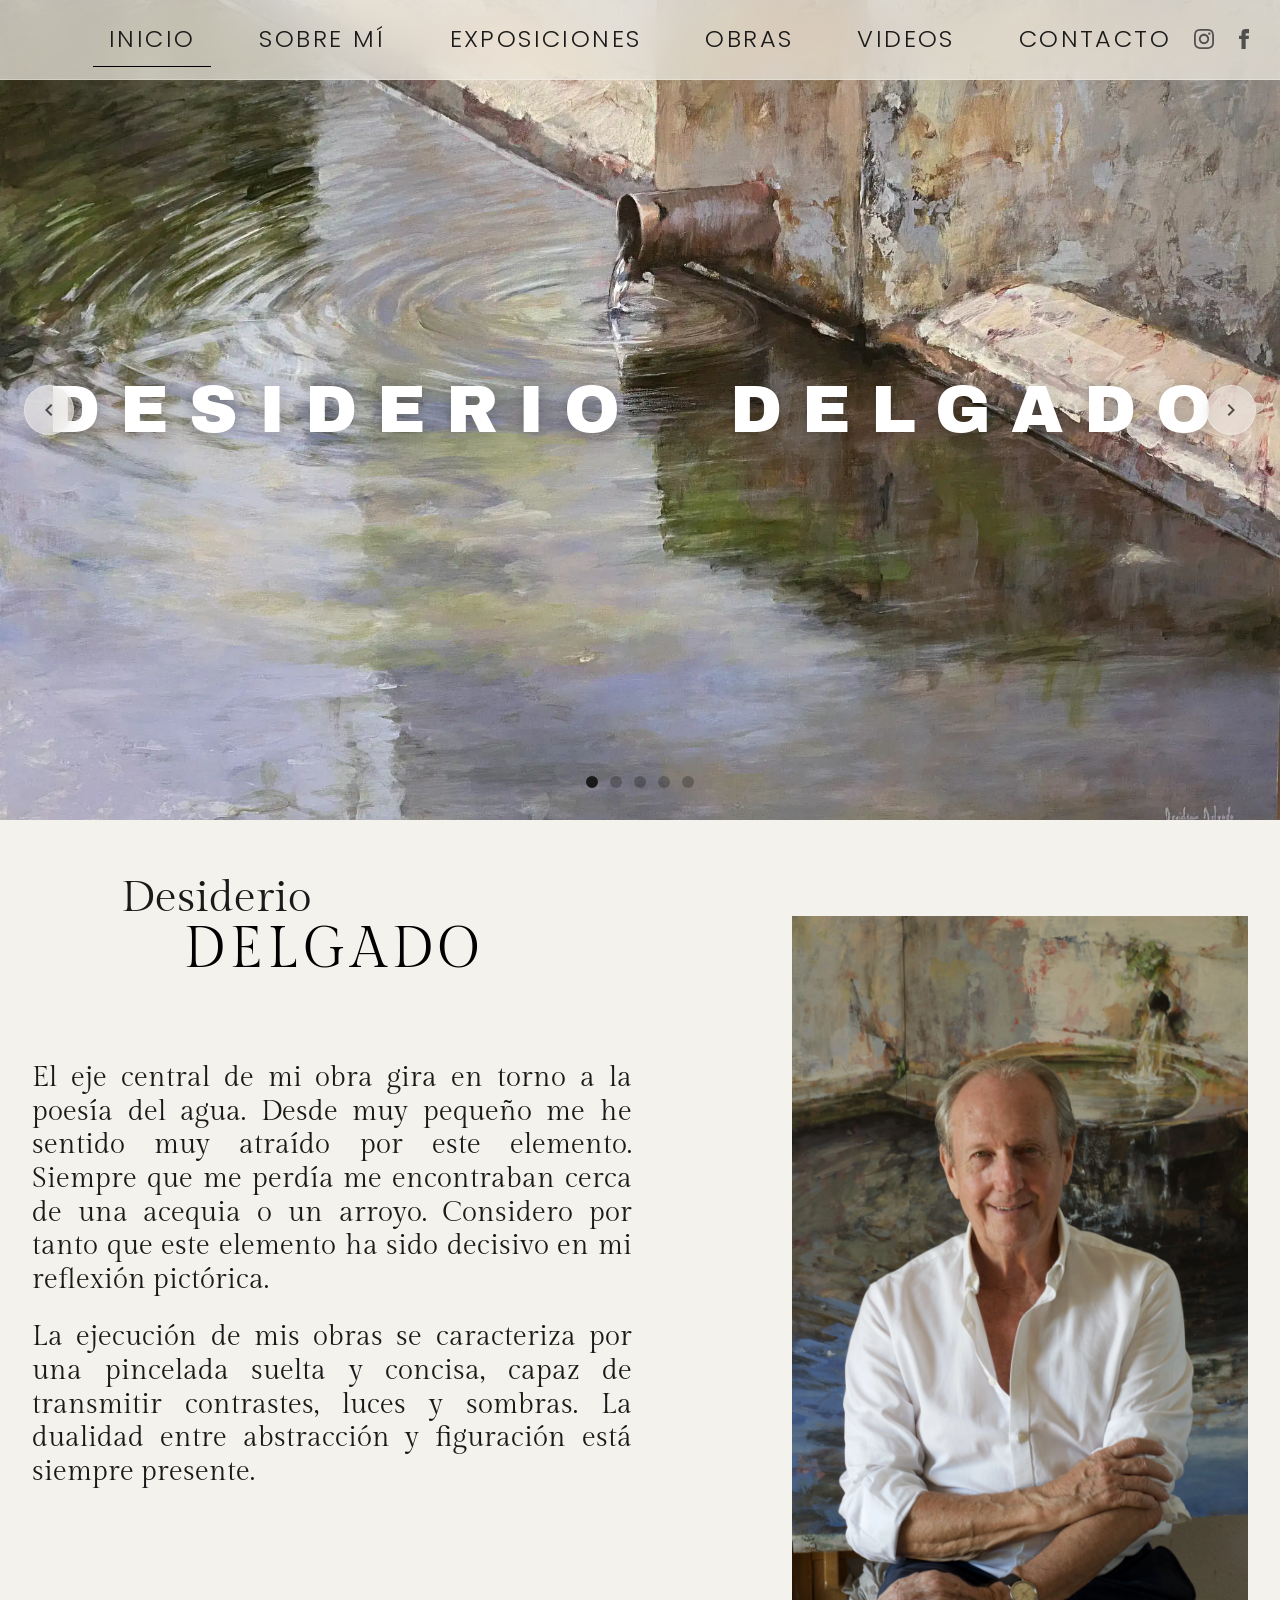
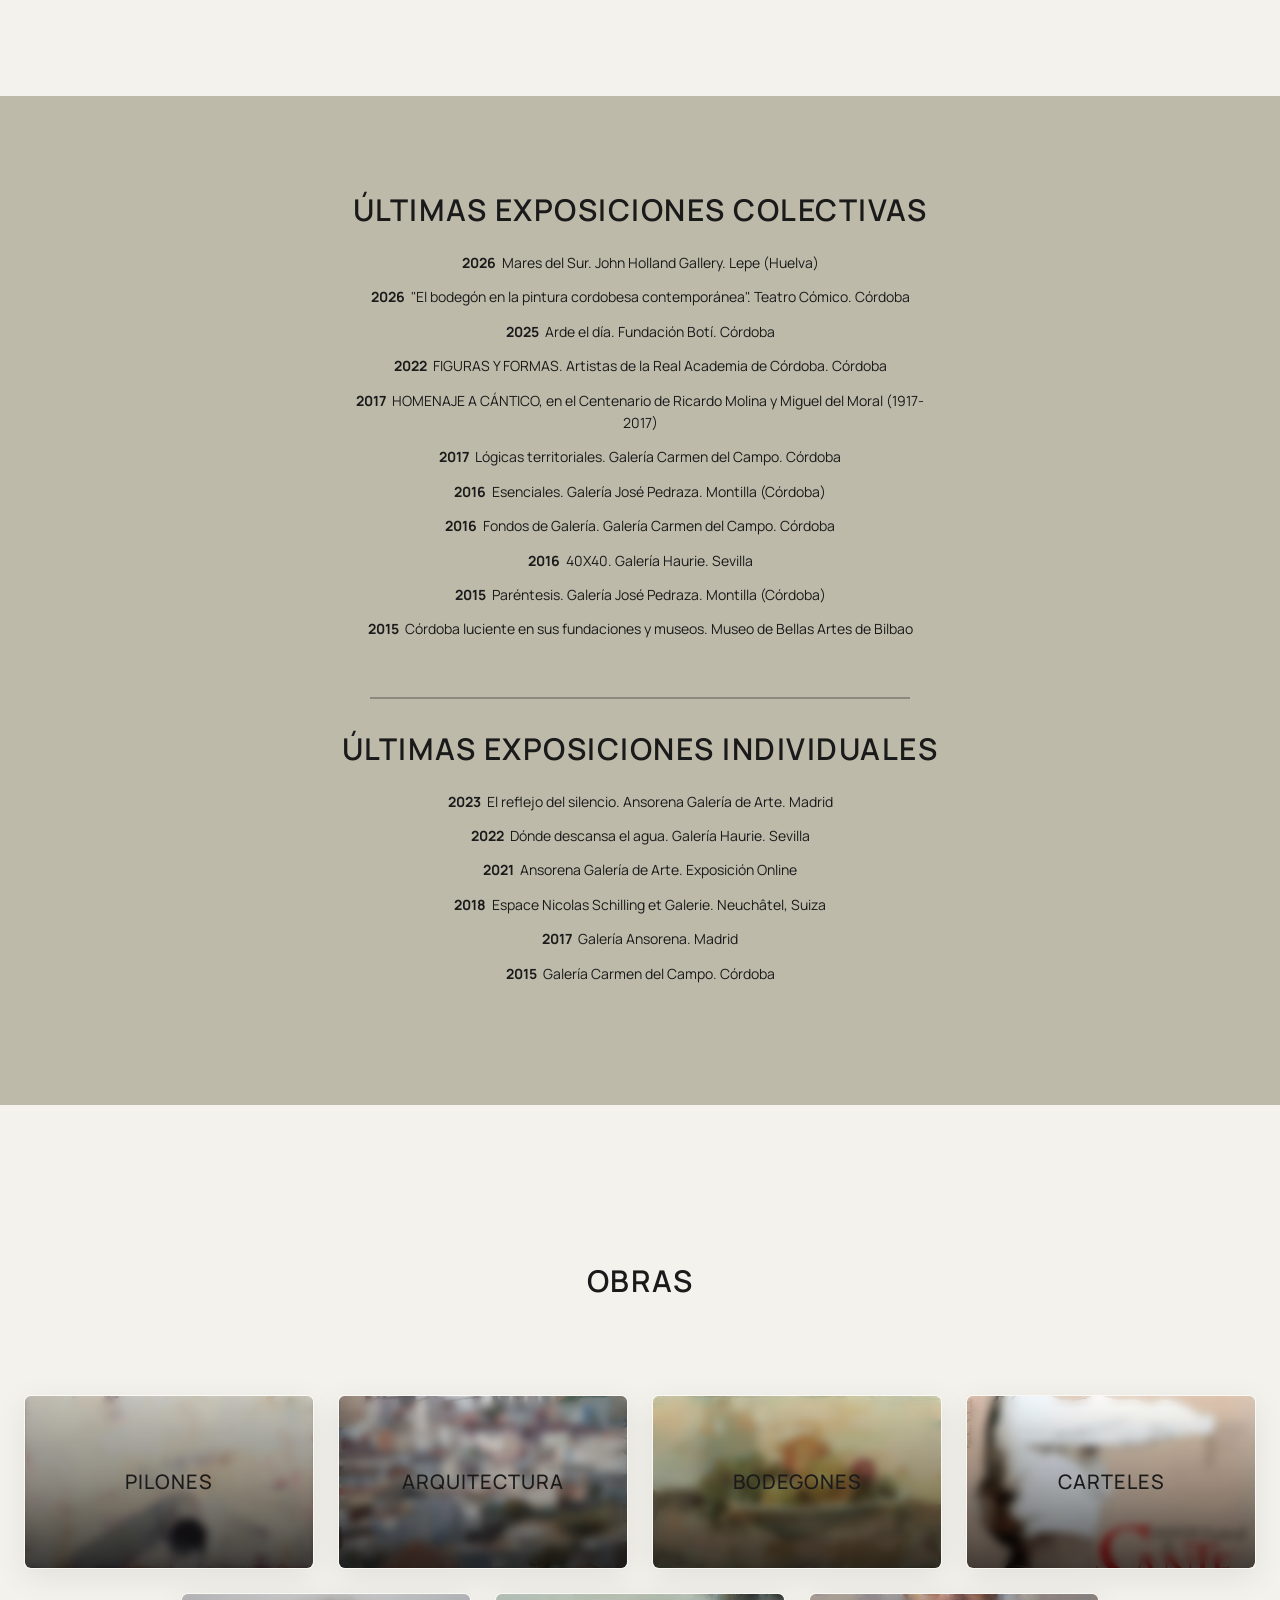
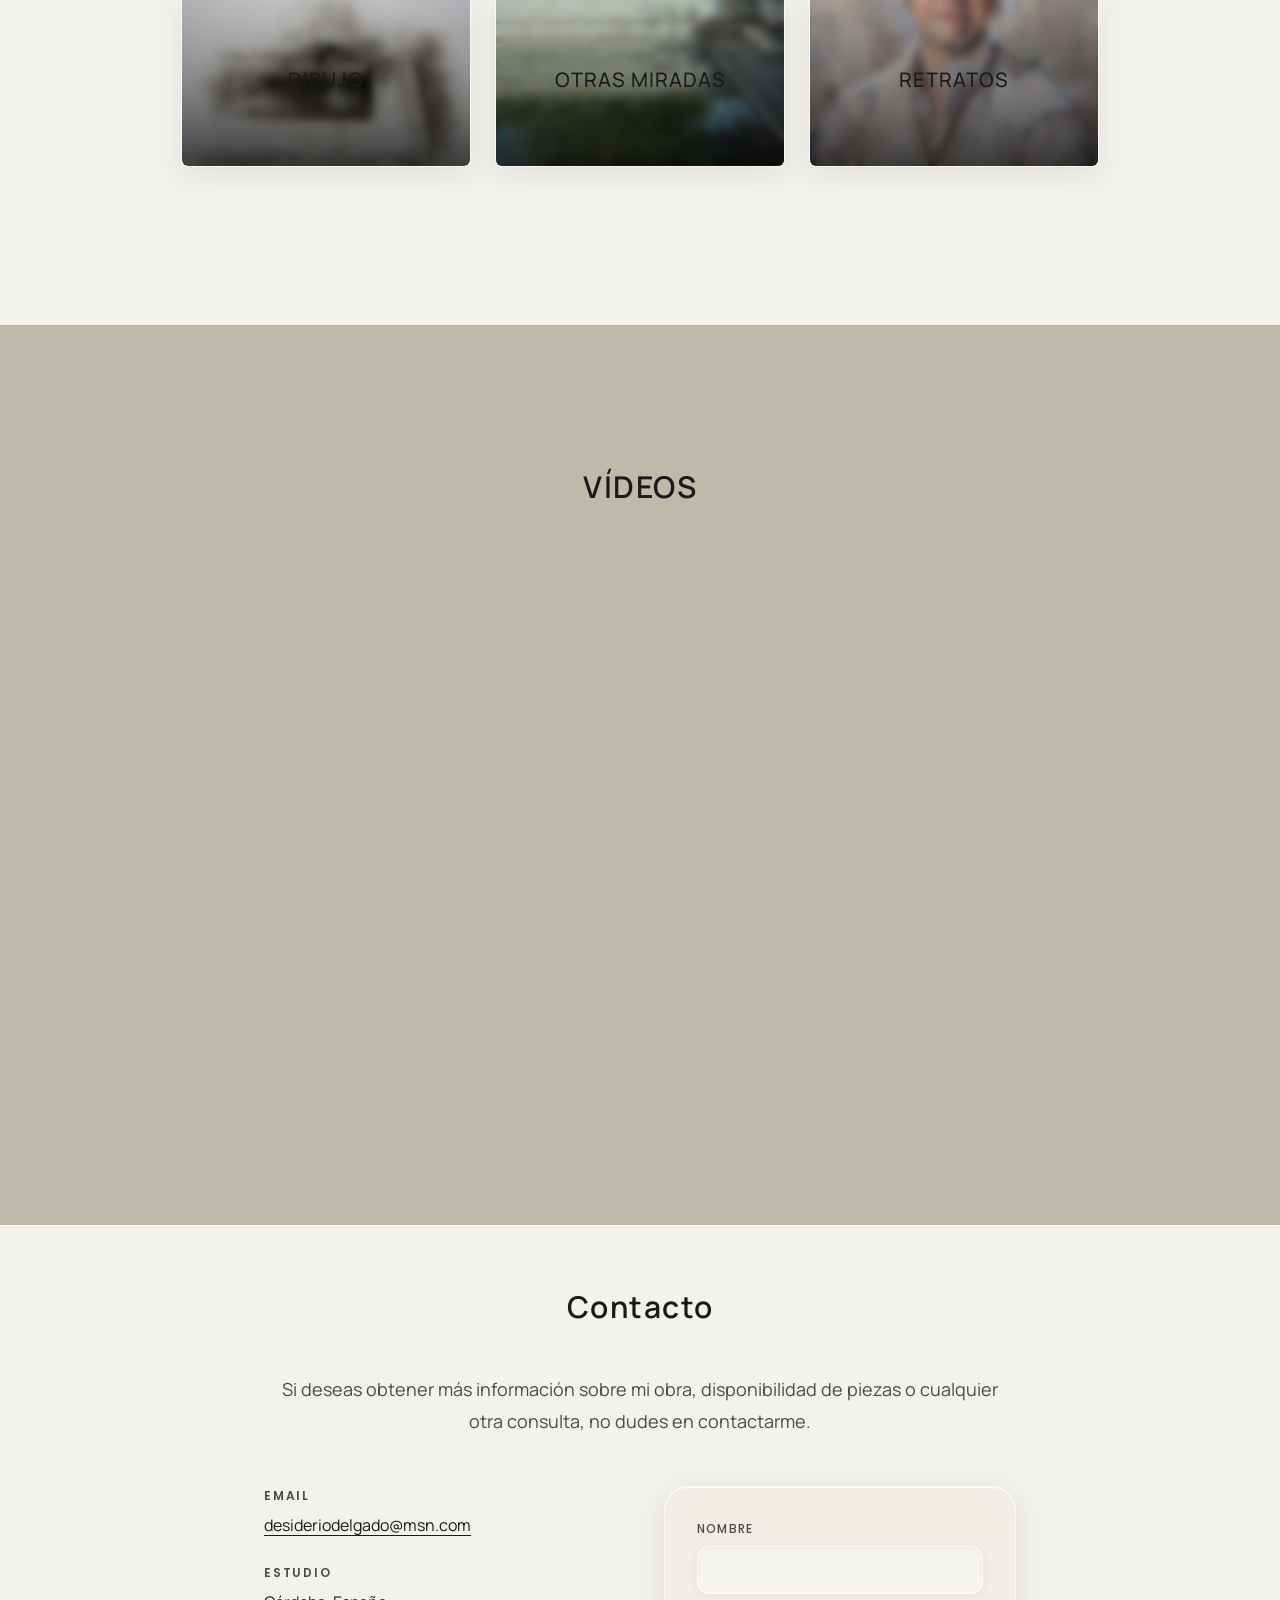
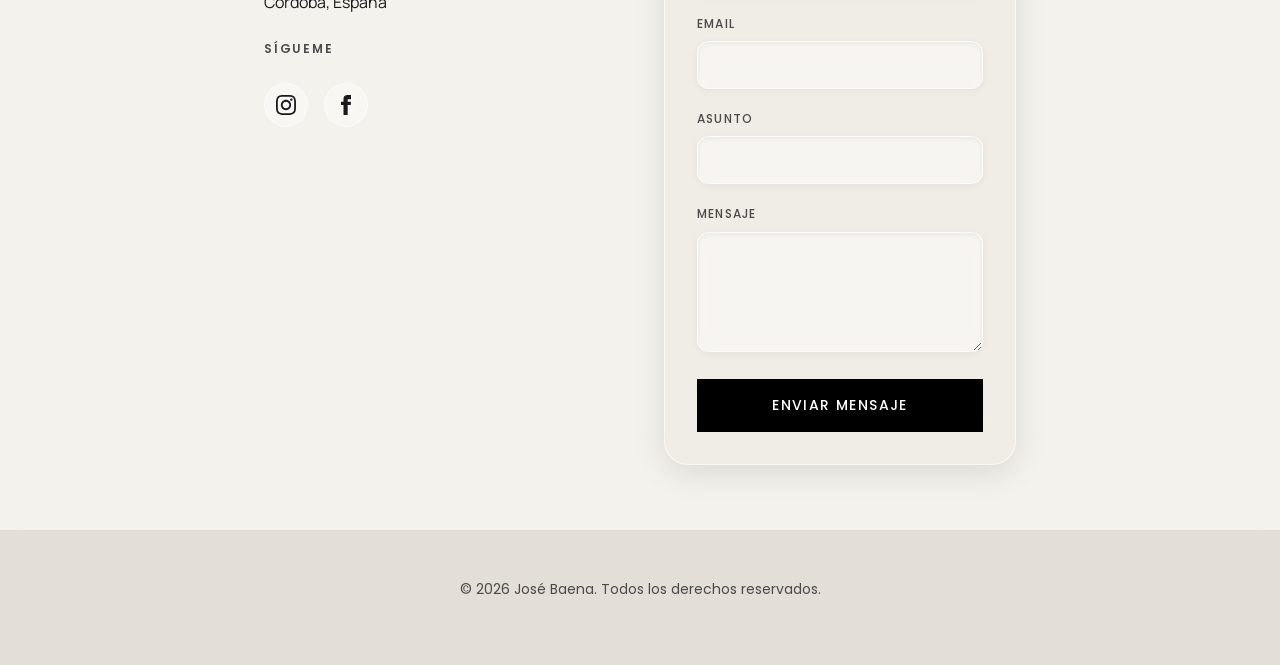
==== index.html @ 0d6aca81 "Títulos de categoría en mayúsculas" ====
<!DOCTYPE html>
<html lang="es">
<head>
    <meta charset="UTF-8">
    <meta name="viewport" content="width=device-width, initial-scale=1.0">
    <meta name="description" content="Desiderio Delgado - Artista plástico. Galería de obras, exposiciones y biografía.">
    <meta name="keywords" content="Desiderio Delgado, artista, pintura, arte, galería, obras">
    <meta name="author" content="Desiderio Delgado">
    <meta property="og:title" content="Desiderio Delgado - Artista">
    <meta property="og:description" content="Sitio web oficial del artista Desiderio Delgado">
    <title>Desiderio Delgado - Artista</title>
    <link rel="stylesheet" href="css/main.css">
    <link rel="stylesheet" href="css/home.css">
    <link rel="stylesheet" href="css/sobre-mi.css">
    <link rel="stylesheet" href="css/obras.css">
    <link rel="stylesheet" href="css/responsive.css">
    <style>
        /* Single Page Navigation Styles */
        html {
            scroll-behavior: smooth;
            scroll-padding-top: var(--header-height);
        }

        section {
            min-height: 100vh;
            padding-top: var(--header-height);
        }

        section#inicio {
            min-height: calc(100vh - var(--header-height));
            padding-top: 0;
        }

        /* Active nav link based on scroll position */
        .nav-link {
            position: relative;
        }

        .nav-link.active {
            opacity: 1;
        }

        .nav-link.active::after {
            width: 100%;
        }

        /* Categories Preview Grid - 4+3 layout centered */
        .categories-preview {
            display: flex;
            flex-direction: column;
            gap: var(--space-6);
            max-width: 2000px;
            margin: 0 auto;
        }

        .categories-row {
            display: flex;
            justify-content: center;
            gap: var(--space-6);
            width: 100%;
        }

        /* Category Cards Glass Effect */
        .category-card {
            position: relative;
            aspect-ratio: 5 / 3;
            overflow: hidden;
            cursor: pointer;
            background: rgba(245, 242, 237, 0.6);
            backdrop-filter: blur(12px);
            -webkit-backdrop-filter: blur(12px);
            border: 1px solid rgba(255, 255, 255, 0.5);
            box-shadow:
                0 8px 32px rgba(0, 0, 0, 0.08),
                inset 0 1px 0 rgba(255, 255, 255, 0.6);
            border-radius: 7px;
            width: calc(25% - var(--space-6) * 3 / 4);
        }

        .category-card:hover {
            transform: translateY(-8px);
            box-shadow:
                0 12px 40px rgba(0, 0, 0, 0.15),
                inset 0 1px 0 rgba(255, 255, 255, 0.6);
        }

        .category-card img {
            width: 100%;
            height: 100%;
            object-fit: cover;
            transition: transform var(--transition-slow);
        }

        .category-card:hover img {
            transform: scale(1.05);
        }

        .category-card-overlay {
            position: absolute;
            top: 0;
            left: 0;
            right: 0;
            bottom: 0;
            display: flex;
            align-items: center;
            justify-content: center;
            background: rgba(255, 255, 255, 0.45);
            backdrop-filter: blur(2px);
            -webkit-backdrop-filter: blur(2px);
            transition: background var(--transition-normal);
        }

        .category-card:hover .category-card-overlay {
            background: rgba(255, 255, 255, 0.55);
        }

        .category-card-title {
            font-family: 'Manrope', sans-serif;
            font-weight: 500;
            font-size: var(--text-xl);
            color: #1a1a1a;
            letter-spacing: 0.05em;
            text-align: center;
            text-transform: uppercase;
            margin: 0;
        }

        /* Back Button */
        .back-to-categories {
            display: none;
            align-items: center;
            gap: var(--space-2);
            font-family: var(--font-menu);
            font-size: var(--text-sm);
            text-transform: uppercase;
            letter-spacing: 0.1em;
            margin-bottom: var(--space-6);
            cursor: pointer;
            background: none;
            border: none;
            color: var(--color-text);
            padding: var(--space-2) 0;
        }

        .back-to-categories.visible {
            display: inline-flex;
        }

        .back-to-categories svg {
            width: 20px;
            height: 20px;
        }

        @media (max-width: 1024px) {
            .categories-preview {
                gap: var(--space-4);
            }

            .categories-row {
                flex-wrap: wrap;
                gap: var(--space-4);
            }

            .categories-row .category-card {
                width: calc(50% - var(--space-4) / 2);
            }
        }

        @media (max-width: 768px) {
            .categories-preview {
                gap: var(--space-3);
            }

            .categories-row {
                flex-direction: column;
                align-items: center;
            }

            .categories-row .category-card {
                width: 100%;
                max-width: 470px;
            }

            .category-card-title {
                font-size: var(--text-lg);
            }
        }

        /* Initial state - show categories, hide gallery */
        #galleryGrid {
            display: none;
            flex-wrap: wrap;
            justify-content: center;
        }

        #categoriesPreview {
            display: flex;
        }

    /* SECCIÓN VIDEOS */
    #videos {
        background-color: #BDBAAA;
        min-height: 100vh;
        padding-top: var(--header-height);
    }

    .videos-container {
        max-width: var(--max-width);
        margin: 0 auto;
        padding: var(--space-16) var(--space-6);
    }

    .videos-title {
        font-family: 'Manrope', sans-serif;
        font-size: var(--text-3xl);
        font-weight: 600;
        text-align: center;
        margin-bottom: var(--space-12);
        letter-spacing: 0.05em;
    }

    /* SECCIÓN CONTACTO */
    .contact-page {
        background-color: #F4F2EC;
        padding: var(--space-16) 0;
    }

    .contact-title {
        font-family: 'Manrope', sans-serif;
        font-size: var(--text-3xl);
        font-weight: 600;
        text-align: center;
        margin-bottom: var(--space-12);
        letter-spacing: 0.05em;
    }

        .contact-container {
            max-width: 800px;
            margin: 0 auto;
            padding: 0 var(--space-6);
        }

        .contact-title {
            font-family: var(--font-elegant);
            font-size: var(--text-4xl);
            text-align: center;
            margin-bottom: var(--space-8);
            letter-spacing: 0.05em;
        }

        .contact-intro {
            font-family: var(--font-body);
            font-size: var(--text-lg);
            text-align: center;
            color: var(--color-text-secondary);
            margin-bottom: var(--space-12);
            line-height: 1.8;
        }

        .contact-grid {
            display: grid;
            grid-template-columns: 1fr 1fr;
            gap: var(--space-12);
        }

        .contact-info {
            display: flex;
            flex-direction: column;
            gap: var(--space-6);
        }

        .contact-item {
            display: flex;
            flex-direction: column;
            gap: var(--space-2);
        }

        .contact-label {
            font-family: var(--font-menu);
            font-size: var(--text-xs);
            font-weight: 600;
            text-transform: uppercase;
            letter-spacing: 0.15em;
            color: var(--color-text-secondary);
        }

        .contact-value {
            font-family: var(--font-body);
            font-size: var(--text-base);
            color: var(--color-text);
        }

        .contact-value a {
            text-decoration: underline;
            text-underline-offset: 4px;
        }

        .contact-social {
            display: flex;
            gap: var(--space-4);
            margin-top: var(--space-4);
        }

        .contact-social-link {
            width: 44px;
            height: 44px;
            display: flex;
            align-items: center;
            justify-content: center;
            background-color: var(--color-bg-menu);
            border-radius: 50%;
            transition: all var(--transition-base);
        }

        .contact-social-link:hover {
            background-color: var(--color-accent);
            color: var(--color-white);
            opacity: 1;
        }

        .contact-social-link svg {
            width: 20px;
            height: 20px;
            fill: currentColor;
        }

        .contact-form-wrapper {
            background-color: var(--color-bg-menu);
            padding: var(--space-8);
            border-radius: 4px;
        }

        .form-group {
            margin-bottom: var(--space-5);
        }

        .form-label {
            display: block;
            font-family: var(--font-menu);
            font-size: var(--text-xs);
            font-weight: 500;
            text-transform: uppercase;
            letter-spacing: 0.1em;
            margin-bottom: var(--space-2);
            color: var(--color-text-secondary);
        }

        .form-input,
        .form-textarea {
            width: 100%;
            padding: var(--space-3) var(--space-4);
            font-family: var(--font-body);
            font-size: var(--text-base);
            color: var(--color-text);
            background-color: var(--color-white);
            border: 1px solid var(--color-border);
            border-radius: 2px;
            transition: border-color var(--transition-fast);
        }

        .form-input:focus,
        .form-textarea:focus {
            outline: none;
            border-color: var(--color-text);
        }

        .form-textarea {
            min-height: 120px;
            resize: vertical;
        }

        .form-submit {
            width: 100%;
            padding: var(--space-4);
            font-family: var(--font-menu);
            font-size: var(--text-sm);
            font-weight: 500;
            text-transform: uppercase;
            letter-spacing: 0.1em;
            color: var(--color-white);
            background-color: var(--color-accent);
            border: none;
            cursor: pointer;
            transition: opacity var(--transition-fast);
        }

        .form-submit:hover {
            opacity: 0.8;
        }

        @media (max-width: 768px) {
            .contact-grid {
                grid-template-columns: 1fr;
                gap: var(--space-10);
            }

            .contact-title {
                font-size: var(--text-3xl);
            }

            .contact-form-wrapper {
                padding: var(--space-6);
            }
        }

        /* ========================================
           GLASSMORPHISM EFFECTS - Crystal Details
           ======================================== */

        /* Header Glass Effect */
        .header {
            background: rgba(235, 232, 224, 0.75);
            backdrop-filter: blur(20px) saturate(180%);
            -webkit-backdrop-filter: blur(20px) saturate(180%);
            border-bottom: 1px solid rgba(255, 255, 255, 0.3);
            box-shadow: 0 4px 30px rgba(0, 0, 0, 0.05);
        }

        /* Navigation Links Glass Hover */
        .nav-link {
            padding: var(--space-2) var(--space-4);
            border-radius: 8px;
            transition: all 0.3s ease;
        }

        .nav-link:hover {
            background: rgba(255, 255, 255, 0.4);
            backdrop-filter: blur(10px);
            opacity: 1;
        }

        .category-card-overlay {
            background: linear-gradient(
                to top,
                rgba(0, 0, 0, 0.7) 0%,
                rgba(0, 0, 0, 0.3) 50%,
                transparent 100%
            );
            backdrop-filter: blur(4px);
        }

        /* Filter Buttons Glass */
        .filter-btn {
            background: rgba(255, 255, 255, 0.3);
            backdrop-filter: blur(10px);
            border: 1px solid rgba(255, 255, 255, 0.4);
            border-radius: 20px;
            padding: var(--space-2) var(--space-5);
            transition: all 0.3s ease;
        }

        .filter-btn:hover {
            background: rgba(255, 255, 255, 0.6);
            box-shadow: 0 4px 15px rgba(0, 0, 0, 0.1);
        }

        .filter-btn.active {
            background: rgba(26, 26, 26, 0.9);
            color: var(--color-white);
            border: 1px solid rgba(26, 26, 26, 1);
            box-shadow: 0 4px 20px rgba(0, 0, 0, 0.2);
        }

        /* Form Inputs Glass */
        .form-input,
        .form-textarea {
            background: rgba(255, 255, 255, 0.5);
            backdrop-filter: blur(10px);
            border: 1px solid rgba(255, 255, 255, 0.6);
            border-radius: 12px;
            box-shadow:
                inset 0 2px 4px rgba(0, 0, 0, 0.05),
                0 2px 8px rgba(0, 0, 0, 0.05);
        }

        .form-input:focus,
        .form-textarea:focus {
            background: rgba(255, 255, 255, 0.8);
            border: 1px solid rgba(26, 26, 26, 0.3);
            box-shadow:
                inset 0 2px 4px rgba(0, 0, 0, 0.05),
                0 4px 20px rgba(0, 0, 0, 0.1);
        }

        /* Contact Form Wrapper Glass */
        .contact-form-wrapper {
            background: rgba(235, 232, 224, 0.5);
            backdrop-filter: blur(20px);
            border: 1px solid rgba(255, 255, 255, 0.6);
            border-radius: 24px;
            box-shadow:
                0 8px 32px rgba(0, 0, 0, 0.1),
                inset 0 1px 0 rgba(255, 255, 255, 0.8);
        }

        /* Social Links Glass */
        .contact-social-link {
            background: rgba(255, 255, 255, 0.4);
            backdrop-filter: blur(10px);
            border: 1px solid rgba(255, 255, 255, 0.5);
            transition: all 0.3s ease;
        }

        .contact-social-link:hover {
            background: rgba(26, 26, 26, 0.9);
            transform: translateY(-3px);
            box-shadow: 0 8px 20px rgba(0, 0, 0, 0.2);
        }

        /* Footer Glass */
        .footer {
            background: rgba(235, 232, 224, 0.8);
            backdrop-filter: blur(20px);
            border-top: 1px solid rgba(255, 255, 255, 0.5);
        }

        /* Lightbox Enhanced Glass */
        .lightbox {
            background: rgba(0, 0, 0, 0.85);
            backdrop-filter: blur(30px);
        }

        /* Buttons Glass Effect */
        .btn {
            background: rgba(26, 26, 26, 0.9);
            backdrop-filter: blur(10px);
            border: 1px solid rgba(255, 255, 255, 0.2);
            border-radius: 12px;
            box-shadow: 0 4px 20px rgba(0, 0, 0, 0.15);
            transition: all 0.3s ease;
        }

        .btn:hover {
            background: rgba(26, 26, 26, 1);
            transform: translateY(-2px);
            box-shadow: 0 8px 30px rgba(0, 0, 0, 0.25);
        }

        /* Carousel Buttons Glass */
        .carousel-btn {
            background: rgba(245, 242, 237, 0.7);
            backdrop-filter: blur(10px);
            border: 1px solid rgba(255, 255, 255, 0.6);
            box-shadow: 0 4px 20px rgba(0, 0, 0, 0.1);
        }

        .carousel-btn:hover {
            background: rgba(255, 255, 255, 0.95);
            box-shadow: 0 8px 30px rgba(0, 0, 0, 0.2);
        }

        /* Menu Toggle Glass */
        .menu-toggle {
            background: rgba(255, 255, 255, 0.4);
            backdrop-filter: blur(10px);
            border: 1px solid rgba(255, 255, 255, 0.5);
            border-radius: 8px;
            padding: var(--space-3);
        }

        /* Back to Categories Button Glass */
        .back-to-categories {
            background: rgba(255, 255, 255, 0.4);
            backdrop-filter: blur(10px);
            border: 1px solid rgba(255, 255, 255, 0.5);
            border-radius: 20px;
            padding: var(--space-3) var(--space-5);
            transition: all 0.3s ease;
        }

        .back-to-categories:hover {
            background: rgba(255, 255, 255, 0.7);
            box-shadow: 0 4px 15px rgba(0, 0, 0, 0.1);
        }
    </style>
</head>
<body>
    <!-- Header -->
    <header class="header">
        <div class="header-inner">
            <button class="menu-toggle" id="menuToggle" aria-label="Abrir menú">
                <span></span>
                <span></span>
                <span></span>
            </button>

            <nav class="nav" id="mainNav">
                <a href="#inicio" class="nav-link active">Inicio</a>
                <a href="#sobre-mi" class="nav-link">Sobre mí</a>
                <a href="#exposiciones" class="nav-link">Exposiciones</a>
                <a href="#obras" class="nav-link">Obras</a>
                <a href="#videos" class="nav-link">Videos</a>
                <a href="#contacto" class="nav-link">Contacto</a>
            </nav>

            <div class="social-links">
                <a href="#" target="_blank" rel="noopener noreferrer" class="social-link" aria-label="Instagram" data-encoded="aHR0cHM6Ly93d3cuaW5zdGFncmFtLmNvbS9kZXNpZGVyaW9kZWxnYWRvX3BpbnRvch" data-suffix="?igsh=ZnN3aWg2c2lhbTNw">
                    <svg viewBox="0 0 24 24" xmlns="http://www.w3.org/2000/svg">
                        <path d="M12 2.163c3.204 0 3.584.012 4.85.07 3.252.148 4.771 1.691 4.919 4.919.058 1.265.069 1.645.069 4.849 0 3.205-.012 3.584-.069 4.849-.149 3.225-1.664 4.771-4.919 4.919-1.266.058-1.644.07-4.85.07-3.204 0-3.584-.012-4.849-.07-3.26-.149-4.771-1.699-4.919-4.92-.058-1.265-.07-1.644-.07-4.849 0-3.204.013-3.583.07-4.849.149-3.227 1.664-4.771 4.919-4.919 1.266-.057 1.645-.069 4.849-.069zm0-2.163c-3.259 0-3.667.014-4.947.072-4.358.2-6.78 2.618-6.98 6.98-.059 1.281-.073 1.689-.073 4.948 0 3.259.014 3.668.072 4.948.2 4.358 2.618 6.78 6.98 6.98 1.281.058 1.689.072 4.948.072 3.259 0 3.668-.014 4.948-.072 4.354-.2 6.782-2.618 6.979-6.98.059-1.28.073-1.689.073-4.948 0-3.259-.014-3.667-.072-4.947-.196-4.354-2.617-6.78-6.979-6.98-1.281-.059-1.69-.073-4.949-.073zm0 5.838c-3.403 0-6.162 2.759-6.162 6.162s2.759 6.163 6.162 6.163 6.162-2.759 6.162-6.163c0-3.403-2.759-6.162-6.162-6.162zm0 10.162c-2.209 0-4-1.79-4-4 0-2.209 1.791-4 4-4s4 1.791 4 4c0 2.21-1.791 4-4 4zm6.406-11.845c-.796 0-1.441.645-1.441 1.44s.645 1.44 1.441 1.44c.795 0 1.439-.645 1.439-1.44s-.644-1.44-1.439-1.44z"/>
                    </svg>
                </a>
                <a href="#" target="_blank" rel="noopener noreferrer" class="social-link" aria-label="Facebook" data-encoded="aHR0cHM6Ly93d3cuZmFjZWJvb2suY29tL2Rlc2lkZXJpby5kZWxnYWRvY2hhdmFycmlh">
                    <svg viewBox="0 0 24 24" xmlns="http://www.w3.org/2000/svg">
                        <path d="M9 8h-3v4h3v12h5v-12h3.642l.358-4h-4v-1.667c0-.955.192-1.333 1.115-1.333h2.885v-5h-3.808c-3.596 0-5.192 1.583-5.192 4.615v3.385z"/>
                    </svg>
                </a>
            </div>

        </div>
    </header>

    <!-- SECCIÓN INICIO -->
    <section id="inicio">
        <!-- Hero Carousel -->
        <div class="hero">
            <div class="carousel" id="homeCarousel">
                <div class="carousel-slide active">
                    <img src="assets/images/inicio/0.1.webp" alt="Obra de Desiderio 1" loading="eager">
                </div>
                <div class="carousel-slide">
                    <img src="assets/images/inicio/0.2.webp" alt="Obra de Desiderio 2" loading="lazy">
                </div>
                <div class="carousel-slide">
                    <img src="assets/images/inicio/0.3.webp" alt="Obra de Desiderio 3" loading="lazy">
                </div>
                <div class="carousel-slide">
                    <img src="assets/images/inicio/0.5.webp" alt="Obra de Desiderio 4" loading="lazy">
                </div>
                <div class="carousel-slide">
                    <img src="assets/images/inicio/DESIDERIO_29.webp" alt="Obra de Desiderio 5" loading="lazy">
                </div>

                <!-- Carousel Indicators -->
                <div class="carousel-indicators">
                    <button class="indicator active" data-slide="0" aria-label="Ir a slide 1"></button>
                    <button class="indicator" data-slide="1" aria-label="Ir a slide 2"></button>
                    <button class="indicator" data-slide="2" aria-label="Ir a slide 3"></button>
                    <button class="indicator" data-slide="3" aria-label="Ir a slide 4"></button>
                    <button class="indicator" data-slide="4" aria-label="Ir a slide 5"></button>
                </div>

                <!-- Carousel Controls -->
                <div class="carousel-controls">
                    <button class="carousel-btn prev" id="carouselPrev" aria-label="Imagen anterior">
                        <svg viewBox="0 0 24 24" xmlns="http://www.w3.org/2000/svg">
                            <path d="M15.41 7.41L14 6l-6 6 6 6 1.41-1.41L10.83 12z"/>
                        </svg>
                    </button>
                    <button class="carousel-btn next" id="carouselNext" aria-label="Imagen siguiente">
                        <svg viewBox="0 0 24 24" xmlns="http://www.w3.org/2000/svg">
                            <path d="M10 6L8.59 7.41 13.17 12l-4.58 4.59L10 18l6-6z"/>
                        </svg>
                    </button>
                </div>
            </div>

            <!-- Hero Overlay -->
            <div class="hero-overlay">
                <h1 class="hero-title"><span class="hero-name-first">Desiderio</span> <span class="hero-name-last">Delgado</span></h1>
            </div>
        </div>
    </section>

    <!-- SECCIÓN SOBRE MÍ - PARTE 1: BIOGRAFÍA -->
    <section id="sobre-mi" class="about-page">
        <div class="about-container">
            <div class="about-grid">
                <!-- Artist Bio (izquierda) -->
                <div class="about-content">
                    <div class="about-title-wrapper">
                        <h1 class="about-title text-elegant">Desiderio</h1>
                        <h2 class="about-subtitle">DELGADO</h2>
                    </div>

                    <div class="about-bio text-elegant">
                        <p>El eje central de mi obra gira en torno a la poesía del agua. Desde muy pequeño me he sentido muy atraído por este elemento. Siempre que me perdía me encontraban cerca de una acequia o un arroyo. Considero por tanto que este elemento ha sido decisivo en mi reflexión pictórica.</p>
                        <p>La ejecución de mis obras se caracteriza por una pincelada suelta y concisa, capaz de transmitir contrastes, luces y sombras. La dualidad entre abstracción y figuración está siempre presente.</p>
                    </div>
                </div>

                <!-- Artist Image (derecha) -->
                <div class="about-image-wrapper">
                    <div class="about-image">
                        <img src="assets/images/sobre-mi/DSC_0080.webp" alt="Desiderio Delgado - Artista" loading="eager">
                    </div>
                </div>
            </div>
        </div>
    </section>

    <!-- SECCIÓN SOBRE MÍ - PARTE 2: EXPOSICIONES -->
    <section id="exposiciones" class="exhibitions-page">
        <div class="exhibitions-container">
            <div class="exhibitions-grid">
                <div class="exhibition-category">
                    <h2 class="exhibition-category-title">Últimas Exposiciones Colectivas</h2>
                    <ul class="exhibition-list">
                        <li class="exhibition-item"><strong>2026</strong>&nbsp;&nbsp;Mares del Sur. John Holland Gallery. Lepe (Huelva)</li>
                        <li class="exhibition-item"><strong>2026</strong>&nbsp;&nbsp;"El bodegón en la pintura cordobesa contemporánea". Teatro Cómico. Córdoba</li>
                        <li class="exhibition-item"><strong>2025</strong>&nbsp;&nbsp;Arde el día. Fundación Botí. Córdoba</li>
                        <li class="exhibition-item"><strong>2022</strong>&nbsp;&nbsp;FIGURAS Y FORMAS. Artistas de la Real Academia de Córdoba. Córdoba</li>
                        <li class="exhibition-item"><strong>2017</strong>&nbsp;&nbsp;HOMENAJE A CÁNTICO, en el Centenario de Ricardo Molina y Miguel del Moral (1917-2017)</li>
                        <li class="exhibition-item"><strong>2017</strong>&nbsp;&nbsp;Lógicas territoriales. Galería Carmen del Campo. Córdoba</li>
                        <li class="exhibition-item"><strong>2016</strong>&nbsp;&nbsp;Esenciales. Galería José Pedraza. Montilla (Córdoba)</li>
                        <li class="exhibition-item"><strong>2016</strong>&nbsp;&nbsp;Fondos de Galería. Galería Carmen del Campo. Córdoba</li>
                        <li class="exhibition-item"><strong>2016</strong>&nbsp;&nbsp;40X40. Galería Haurie. Sevilla</li>
                        <li class="exhibition-item"><strong>2015</strong>&nbsp;&nbsp;Paréntesis. Galería José Pedraza. Montilla (Córdoba)</li>
                        <li class="exhibition-item"><strong>2015</strong>&nbsp;&nbsp;Córdoba luciente en sus fundaciones y museos. Museo de Bellas Artes de Bilbao</li>
                    </ul>
                </div>

                <div class="exhibitions-divider"></div>

                <div class="exhibition-category">
                    <h2 class="exhibition-category-title">Últimas Exposiciones Individuales</h2>
                    <ul class="exhibition-list">
                        <li class="exhibition-item"><strong>2023</strong>&nbsp;&nbsp;El reflejo del silencio. Ansorena Galería de Arte. Madrid</li>
                        <li class="exhibition-item"><strong>2022</strong>&nbsp;&nbsp;Dónde descansa el agua. Galería Haurie. Sevilla</li>
                        <li class="exhibition-item"><strong>2021</strong>&nbsp;&nbsp;Ansorena Galería de Arte. Exposición Online</li>
                        <li class="exhibition-item"><strong>2018</strong>&nbsp;&nbsp;Espace Nicolas Schilling et Galerie. Neuchâtel, Suiza</li>
                        <li class="exhibition-item"><strong>2017</strong>&nbsp;&nbsp;Galería Ansorena. Madrid</li>
                        <li class="exhibition-item"><strong>2015</strong>&nbsp;&nbsp;Galería Carmen del Campo. Córdoba</li>
                    </ul>
                </div>
            </div>
        </div>
    </section>

    <!-- SECCIÓN OBRAS -->
    <section id="obras" class="gallery-page">
        <div class="gallery-container">
            <h1 class="gallery-title" style="font-family: 'Manrope', sans-serif; font-size: var(--text-3xl); font-weight: 600; text-align: center; margin-bottom: 6rem; letter-spacing: 0.05em; text-transform: uppercase;">Obras</h1>

            <!-- Back Button -->
            <button class="back-to-categories" id="backToCategories">
                <svg viewBox="0 0 24 24" xmlns="http://www.w3.org/2000/svg" fill="currentColor">
                    <path d="M20 11H7.83l5.59-5.59L12 4l-8 8 8 8 1.41-1.41L7.83 13H20v-2z"/>
                </svg>
                Volver a categorías
            </button>

            <!-- Categories Preview -->
            <div class="categories-preview" id="categoriesPreview">
                <!-- First row: 4 categories -->
                <div class="categories-row">
                    <div class="category-card" data-category="pilones">
                        <img src="assets/images/obras/pilones/DESIDERIO_01.webp" alt="Serie Pilones" loading="eager">
                        <div class="category-card-overlay">
                            <h3 class="category-card-title">Pilones</h3>
                        </div>
                    </div>
                    <div class="category-card" data-category="arquitectura">
                        <img src="assets/images/obras/arquitectura/DESIDERIO_28.webp" alt="Arquitectura" loading="eager">
                        <div class="category-card-overlay">
                            <h3 class="category-card-title">Arquitectura</h3>
                        </div>
                    </div>
                    <div class="category-card" data-category="bodegones">
                        <img src="assets/images/obras/bodegones/frutero.webp" alt="Bodegones" loading="eager">
                        <div class="category-card-overlay">
                            <h3 class="category-card-title">Bodegones</h3>
                        </div>
                    </div>
                    <div class="category-card" data-category="carteles">
                        <img src="assets/images/obras/carteles/Flamenco_3.webp" alt="Carteles" loading="eager">
                        <div class="category-card-overlay">
                            <h3 class="category-card-title">Carteles</h3>
                        </div>
                    </div>
                </div>
                <!-- Second row: 3 categories centered -->
                <div class="categories-row">
                    <div class="category-card" data-category="dibujo">
                        <img src="assets/images/obras/dibujo/DESIDERIO_dib01.webp" alt="Dibujo" loading="eager">
                        <div class="category-card-overlay">
                            <h3 class="category-card-title">Dibujo</h3>
                        </div>
                    </div>
                    <div class="category-card" data-category="otras-miradas">
                        <img src="assets/images/obras/otras-miradas/DESIDERIO_ANSORENA4013.webp" alt="Otras miradas" loading="eager">
                        <div class="category-card-overlay">
                            <h3 class="category-card-title">Otras miradas</h3>
                        </div>
                    </div>
                    <div class="category-card" data-category="retratos">
                        <img src="assets/images/obras/retratos/02.webp" alt="Retratos" loading="eager" class="top-center">
                        <div class="category-card-overlay">
                            <h3 class="category-card-title">Retratos</h3>
                        </div>
                    </div>
                </div>
            </div>

            <!-- Gallery Grid (Hidden initially) -->
            <div class="gallery-grid" id="galleryGrid">
                <!-- PILONES -->
                <div class="gallery-item" data-category="pilones"><img src="assets/images/obras/pilones/DESIDERIO_01.webp" alt="Pilón 1" loading="lazy"><div class="gallery-item-overlay"><span class="gallery-item-title">Pilón 1</span></div></div>
                <div class="gallery-item" data-category="pilones"><img src="assets/images/obras/pilones/DESIDERIO_02.webp" alt="Pilón 2" loading="lazy"><div class="gallery-item-overlay"><span class="gallery-item-title">Pilón 2</span></div></div>
                <div class="gallery-item" data-category="pilones"><img src="assets/images/obras/pilones/DESIDERIO_04.webp" alt="Pilón 3" loading="lazy"><div class="gallery-item-overlay"><span class="gallery-item-title">Pilón 3</span></div></div>
                <div class="gallery-item" data-category="pilones"><img src="assets/images/obras/pilones/DESIDERIO_11.webp" alt="Pilón 4" loading="lazy"><div class="gallery-item-overlay"><span class="gallery-item-title">Pilón 4</span></div></div>
                <div class="gallery-item" data-category="pilones"><img src="assets/images/obras/pilones/DESIDERIO_12.webp" alt="Pilón 5" loading="lazy"><div class="gallery-item-overlay"><span class="gallery-item-title">Pilón 5</span></div></div>
                <div class="gallery-item" data-category="pilones"><img src="assets/images/obras/pilones/DESIDERIO_13.webp" alt="Pilón 6" loading="lazy"><div class="gallery-item-overlay"><span class="gallery-item-title">Pilón 6</span></div></div>
                <div class="gallery-item" data-category="pilones"><img src="assets/images/obras/pilones/Desiderio 01 (Copiar)_preview.webp" alt="Pilón 7" loading="lazy"><div class="gallery-item-overlay"><span class="gallery-item-title">Pilón 7</span></div></div>
                <div class="gallery-item" data-category="pilones"><img src="assets/images/obras/pilones/Desiderio 10 (Copiar)_preview.webp" alt="Pilón 8" loading="lazy"><div class="gallery-item-overlay"><span class="gallery-item-title">Pilón 8</span></div></div>
                <div class="gallery-item" data-category="pilones"><img src="assets/images/obras/pilones/sin título-0988_preview.webp" alt="Pilón 9" loading="lazy"><div class="gallery-item-overlay"><span class="gallery-item-title">Pilón 9</span></div></div>
                <div class="gallery-item" data-category="pilones"><img src="assets/images/obras/pilones/hornachuelos-pilon.webp" alt="Pilón 10" loading="lazy"><div class="gallery-item-overlay"><span class="gallery-item-title">Pilón 10</span></div></div>
                <div class="gallery-item" data-category="pilones"><img src="assets/images/obras/pilones/ronda-pilon.webp" alt="Pilón 11" loading="lazy"><div class="gallery-item-overlay"><span class="gallery-item-title">Pilón 11</span></div></div>
                <div class="gallery-item" data-category="pilones"><img src="assets/images/obras/pilones/cervera-i-pilon.webp" alt="Pilón 12" loading="lazy"><div class="gallery-item-overlay"><span class="gallery-item-title">Pilón 12</span></div></div>
                <div class="gallery-item" data-category="pilones"><img src="assets/images/obras/pilones/5.webp" alt="Pilón 13" loading="lazy"><div class="gallery-item-overlay"><span class="gallery-item-title">Pilón 13</span></div></div>
                <div class="gallery-item" data-category="pilones"><img src="assets/images/obras/pilones/7.webp" alt="Pilón 14" loading="lazy"><div class="gallery-item-overlay"><span class="gallery-item-title">Pilón 14</span></div></div>
                <div class="gallery-item" data-category="pilones"><img src="assets/images/obras/pilones/50X22.webp" alt="Pilón 15" loading="lazy"><div class="gallery-item-overlay"><span class="gallery-item-title">Pilón 15</span></div></div>
                <div class="gallery-item" data-category="pilones"><img src="assets/images/obras/pilones/77X60.webp" alt="Pilón 16" loading="lazy"><div class="gallery-item-overlay"><span class="gallery-item-title">Pilón 16</span></div></div>
                <div class="gallery-item" data-category="pilones"><img src="assets/images/obras/pilones/94X122.webp" alt="Pilón 17" loading="lazy"><div class="gallery-item-overlay"><span class="gallery-item-title">Pilón 17</span></div></div>
                <div class="gallery-item" data-category="pilones"><img src="assets/images/obras/pilones/98X122.webp" alt="Pilón 18" loading="lazy"><div class="gallery-item-overlay"><span class="gallery-item-title">Pilón 18</span></div></div>
                <div class="gallery-item" data-category="pilones"><img src="assets/images/obras/pilones/100X60.webp" alt="Pilón 19" loading="lazy"><div class="gallery-item-overlay"><span class="gallery-item-title">Pilón 19</span></div></div>
                <div class="gallery-item" data-category="pilones"><img src="assets/images/obras/pilones/100X60,5.webp" alt="Pilón 20" loading="lazy"><div class="gallery-item-overlay"><span class="gallery-item-title">Pilón 20</span></div></div>
  <div class="gallery-item" data-category="pilones"><img src="assets/images/obras/pilones/AA_025.webp" alt="Pilón 21" loading="lazy"><div class="gallery-item-overlay"><span class="gallery-item-title">Pilón 21</span></div></div>
  <div class="gallery-item" data-category="pilones"><img src="assets/images/obras/pilones/AA_0104.webp" alt="Pilón 22" loading="lazy"><div class="gallery-item-overlay"><span class="gallery-item-title">Pilón 22</span></div></div>
  <div class="gallery-item" data-category="pilones"><img src="assets/images/obras/pilones/AA_0125.webp" alt="Pilón 23" loading="lazy"><div class="gallery-item-overlay"><span class="gallery-item-title">Pilón 23</span></div></div>
  <div class="gallery-item" data-category="pilones"><img src="assets/images/obras/pilones/IMG_1136(1).webp" alt="Pilón 24" loading="lazy"><div class="gallery-item-overlay"><span class="gallery-item-title">Pilón 24</span></div></div>
  <div class="gallery-item" data-category="pilones"><img src="assets/images/obras/pilones/IMG_1137.webp" alt="Pilón 25" loading="lazy"><div class="gallery-item-overlay"><span class="gallery-item-title">Pilón 25</span></div></div>
  <div class="gallery-item" data-category="pilones"><img src="assets/images/obras/pilones/IMG_20210422_110455.webp" alt="Pilón 26" loading="lazy"><div class="gallery-item-overlay"><span class="gallery-item-title">Pilón 26</span></div></div>
  <div class="gallery-item" data-category="pilones"><img src="assets/images/obras/pilones/IMG_20210424_195510.webp" alt="Pilón 27" loading="lazy"><div class="gallery-item-overlay"><span class="gallery-item-title">Pilón 27</span></div></div>
  <div class="gallery-item" data-category="pilones"><img src="assets/images/obras/pilones/IMG_20220109_155537.webp" alt="Pilón 28" loading="lazy"><div class="gallery-item-overlay"><span class="gallery-item-title">Pilón 28</span></div></div>
  <div class="gallery-item" data-category="pilones"><img src="assets/images/obras/pilones/DESIDERIO_18.webp" alt="Pilón 29" loading="lazy"><div class="gallery-item-overlay"><span class="gallery-item-title">Pilón 29</span></div></div>
  <div class="gallery-item" data-category="pilones"><img src="assets/images/obras/pilones/DESIDERIO_20.webp" alt="Pilón 30" loading="lazy"><div class="gallery-item-overlay"><span class="gallery-item-title">Pilón 30</span></div></div>
  <div class="gallery-item" data-category="pilones"><img src="assets/images/obras/pilones/DESIDERIO_21.webp" alt="Pilón 31" loading="lazy"><div class="gallery-item-overlay"><span class="gallery-item-title">Pilón 31</span></div></div>
  <div class="gallery-item" data-category="pilones"><img src="assets/images/obras/pilones/DESIDERIO_22.webp" alt="Pilón 32" loading="lazy"><div class="gallery-item-overlay"><span class="gallery-item-title">Pilón 32</span></div></div>
  <div class="gallery-item" data-category="pilones"><img src="assets/images/obras/pilones/DESIDERIO_23.webp" alt="Pilón 33" loading="lazy"><div class="gallery-item-overlay"><span class="gallery-item-title">Pilón 33</span></div></div>
  <div class="gallery-item" data-category="pilones"><img src="assets/images/obras/pilones/DESIDERIO_25.webp" alt="Pilón 34" loading="lazy"><div class="gallery-item-overlay"><span class="gallery-item-title">Pilón 34</span></div></div>
  <div class="gallery-item" data-category="pilones"><img src="assets/images/obras/pilones/DESIDERIO_26.webp" alt="Pilón 35" loading="lazy"><div class="gallery-item-overlay"><span class="gallery-item-title">Pilón 35</span></div></div>
  <div class="gallery-item" data-category="pilones"><img src="assets/images/obras/pilones/DESIDERIO_ANSORENA4012.webp" alt="Pilón 36" loading="lazy"><div class="gallery-item-overlay"><span class="gallery-item-title">Pilón 36</span></div></div>
  <div class="gallery-item" data-category="pilones"><img src="assets/images/obras/pilones/DESIDERIO_ANSORENA4014.webp" alt="Pilón 37" loading="lazy"><div class="gallery-item-overlay"><span class="gallery-item-title">Pilón 37</span></div></div>
  <div class="gallery-item" data-category="pilones"><img src="assets/images/obras/pilones/DESIDERIO_ANSORENA4017.webp" alt="Pilón 38" loading="lazy"><div class="gallery-item-overlay"><span class="gallery-item-title">Pilón 38</span></div></div>
  <div class="gallery-item" data-category="pilones"><img src="assets/images/obras/pilones/DESIDERIO_ANSORENA4018.webp" alt="Pilón 39" loading="lazy"><div class="gallery-item-overlay"><span class="gallery-item-title">Pilón 39</span></div></div>
  <div class="gallery-item" data-category="pilones"><img src="assets/images/obras/pilones/DESIDERIO_ANSORENA4019.webp" alt="Pilón 40" loading="lazy"><div class="gallery-item-overlay"><span class="gallery-item-title">Pilón 40</span></div></div>
  <div class="gallery-item" data-category="pilones"><img src="assets/images/obras/pilones/DESIDERIO_ANSORENA4023.webp" alt="Pilón 41" loading="lazy"><div class="gallery-item-overlay"><span class="gallery-item-title">Pilón 41</span></div></div>
  <div class="gallery-item" data-category="pilones"><img src="assets/images/obras/pilones/S_Pilones_14.webp" alt="Pilón 42" loading="lazy"><div class="gallery-item-overlay"><span class="gallery-item-title">Pilón 42</span></div></div>
  <div class="gallery-item" data-category="pilones"><img src="assets/images/obras/pilones/100X150–.webp" alt="Pilón 43" loading="lazy"><div class="gallery-item-overlay"><span class="gallery-item-title">Pilón 43</span></div></div>

                <!-- ARQUITECTURA -->
                <div class="gallery-item" data-category="arquitectura" data-orientation="vertical"><img src="assets/images/obras/arquitectura/DESIDERIO_28.webp" alt="Arquitectura 1" loading="lazy"><div class="gallery-item-overlay"><span class="gallery-item-title">Arquitectura 1</span></div></div>
                <div class="gallery-item" data-category="arquitectura" data-orientation="horizontal"><img src="assets/images/obras/arquitectura/DESIDERIO_29.webp" alt="Arquitectura 2" loading="lazy"><div class="gallery-item-overlay"><span class="gallery-item-title">Arquitectura 2</span></div></div>
                <div class="gallery-item" data-category="arquitectura" data-orientation="horizontal"><img src="assets/images/obras/arquitectura/DESIDERIO_ANSORENA4011.webp" alt="Arquitectura 3" loading="lazy"><div class="gallery-item-overlay"><span class="gallery-item-title">Arquitectura 3</span></div></div>
                <div class="gallery-item" data-category="arquitectura" data-orientation="horizontal"><img src="assets/images/obras/arquitectura/0.webp" alt="Arquitectura 4" loading="lazy"><div class="gallery-item-overlay"><span class="gallery-item-title">Arquitectura 4</span></div></div>
                <div class="gallery-item" data-category="arquitectura" data-orientation="horizontal"><img src="assets/images/obras/arquitectura/IMG_9622.webp" alt="Arquitectura 5" loading="lazy"><div class="gallery-item-overlay"><span class="gallery-item-title">Arquitectura 5</span></div></div>
                <div class="gallery-item" data-category="arquitectura" data-orientation="vertical"><img src="assets/images/obras/arquitectura/IMG_9625.webp" alt="Arquitectura 6" loading="lazy"><div class="gallery-item-overlay"><span class="gallery-item-title">Arquitectura 6</span></div></div>
                <div class="gallery-item" data-category="arquitectura" data-orientation="vertical"><img src="assets/images/obras/arquitectura/IMG_2666(3).webp" alt="Arquitectura 7" loading="lazy"><div class="gallery-item-overlay"><span class="gallery-item-title">Arquitectura 7</span></div></div>
                <div class="gallery-item" data-category="arquitectura" data-orientation="vertical"><img src="assets/images/obras/arquitectura/Panorama_DESIDERIO.webp" alt="Arquitectura 8" loading="lazy"><div class="gallery-item-overlay"><span class="gallery-item-title">Arquitectura 8</span></div></div>

                <!-- BODEGONES -->
                <div class="gallery-item" data-category="bodegones"><img src="assets/images/obras/bodegones/Dibujo sifon.webp" alt="Bodegón 1" loading="lazy"><div class="gallery-item-overlay"><span class="gallery-item-title">Bodegón 1</span></div></div>
                <div class="gallery-item" data-category="bodegones"><img src="assets/images/obras/bodegones/frutero.webp" alt="Bodegón 2" loading="lazy"><div class="gallery-item-overlay"><span class="gallery-item-title">Bodegón 2</span></div></div>
                <div class="gallery-item" data-category="bodegones"><img src="assets/images/obras/bodegones/jarra.webp" alt="Bodegón 3" loading="lazy"><div class="gallery-item-overlay"><span class="gallery-item-title">Bodegón 3</span></div></div>
                <div class="gallery-item" data-category="bodegones"><img src="assets/images/obras/bodegones/membrillos-2.webp" alt="Bodegón 4" loading="lazy"><div class="gallery-item-overlay"><span class="gallery-item-title">Bodegón 4</span></div></div>
                <div class="gallery-item" data-category="bodegones"><img src="assets/images/obras/bodegones/membrillos.webp" alt="Bodegón 5" loading="lazy"><div class="gallery-item-overlay"><span class="gallery-item-title">Bodegón 5</span></div></div>
                <div class="gallery-item" data-category="bodegones"><img src="assets/images/obras/bodegones/naranjas.webp" alt="Bodegón 6" loading="lazy"><div class="gallery-item-overlay"><span class="gallery-item-title">Bodegón 6</span></div></div>
                <div class="gallery-item" data-category="bodegones"><img src="assets/images/obras/bodegones/uvas.webp" alt="Bodegón 7" loading="lazy"><div class="gallery-item-overlay"><span class="gallery-item-title">Bodegón 7</span></div></div>
                <div class="gallery-item" data-category="bodegones"><img src="assets/images/obras/bodegones/Bote amarillo_low.webp" alt="Bodegón 8" loading="lazy"><div class="gallery-item-overlay"><span class="gallery-item-title">Bodegón 8</span></div></div>
                <div class="gallery-item" data-category="bodegones"><img src="assets/images/obras/bodegones/bodegon-1.webp" alt="Bodegón 9" loading="lazy"><div class="gallery-item-overlay"><span class="gallery-item-title">Bodegón 9</span></div></div>
                <div class="gallery-item" data-category="bodegones"><img src="assets/images/obras/bodegones/bodegon-2.webp" alt="Bodegón 10" loading="lazy"><div class="gallery-item-overlay"><span class="gallery-item-title">Bodegón 10</span></div></div>
                <div class="gallery-item" data-category="bodegones"><img src="assets/images/obras/bodegones/bodegon-3.webp" alt="Bodegón 11" loading="lazy"><div class="gallery-item-overlay"><span class="gallery-item-title">Bodegón 11</span></div></div>

                <!-- CARTELES -->
                <div class="gallery-item" data-category="carteles"><img src="assets/images/obras/carteles/Flamenco_3.webp" alt="Cartel 1" loading="lazy"><div class="gallery-item-overlay"><span class="gallery-item-title">Cartel 1</span></div></div>
                <div class="gallery-item" data-category="carteles"><img src="assets/images/obras/carteles/Flamenco_6a.webp" alt="Cartel 2" loading="lazy"><div class="gallery-item-overlay"><span class="gallery-item-title">Cartel 2</span></div></div>
                <div class="gallery-item" data-category="carteles"><img src="assets/images/obras/carteles/Flamenco_10.webp" alt="Cartel 3" loading="lazy"><div class="gallery-item-overlay"><span class="gallery-item-title">Cartel 3</span></div></div>
                <div class="gallery-item" data-category="carteles"><img src="assets/images/obras/carteles/Flamenco_14a.webp" alt="Cartel 4" loading="lazy"><div class="gallery-item-overlay"><span class="gallery-item-title">Cartel 4</span></div></div>
                <div class="gallery-item" data-category="carteles"><img src="assets/images/obras/carteles/Flamenco_15.webp" alt="Cartel 5" loading="lazy"><div class="gallery-item-overlay"><span class="gallery-item-title">Cartel 5</span></div></div>
                <div class="gallery-item" data-category="carteles"><img src="assets/images/obras/carteles/Flamenco_20.webp" alt="Cartel 6" loading="lazy"><div class="gallery-item-overlay"><span class="gallery-item-title">Cartel 6</span></div></div>
                <div class="gallery-item" data-category="carteles"><img src="assets/images/obras/carteles/Flamenco_25.webp" alt="Cartel 7" loading="lazy"><div class="gallery-item-overlay"><span class="gallery-item-title">Cartel 7</span></div></div>
                <div class="gallery-item" data-category="carteles"><img src="assets/images/obras/carteles/Flamenco_100.webp" alt="Cartel 8" loading="lazy"><div class="gallery-item-overlay"><span class="gallery-item-title">Cartel 8</span></div></div>
                <div class="gallery-item" data-category="carteles"><img src="assets/images/obras/carteles/Flamenco_200.webp" alt="Cartel 9" loading="lazy"><div class="gallery-item-overlay"><span class="gallery-item-title">Cartel 9</span></div></div>
                <div class="gallery-item" data-category="carteles"><img src="assets/images/obras/carteles/Flamenco_210.webp" alt="Cartel 10" loading="lazy"><div class="gallery-item-overlay"><span class="gallery-item-title">Cartel 10</span></div></div>

                <!-- DIBUJO -->
                <div class="gallery-item" data-category="dibujo"><img src="assets/images/obras/dibujo/DESIDERIO_dib01.webp" alt="Dibujo 1" loading="lazy"><div class="gallery-item-overlay"><span class="gallery-item-title">Dibujo 1</span></div></div>
                <div class="gallery-item" data-category="dibujo"><img src="assets/images/obras/dibujo/DESIDERIO_dib02.webp" alt="Dibujo 2" loading="lazy"><div class="gallery-item-overlay"><span class="gallery-item-title">Dibujo 2</span></div></div>
                <div class="gallery-item" data-category="dibujo"><img src="assets/images/obras/dibujo/DESIDERIO_dib03.webp" alt="Dibujo 3" loading="lazy"><div class="gallery-item-overlay"><span class="gallery-item-title">Dibujo 3</span></div></div>
                <div class="gallery-item" data-category="dibujo"><img src="assets/images/obras/dibujo/DESIDERIO_dib04.webp" alt="Dibujo 4" loading="lazy"><div class="gallery-item-overlay"><span class="gallery-item-title">Dibujo 4</span></div></div>
                <div class="gallery-item" data-category="dibujo"><img src="assets/images/obras/dibujo/DESIDERIO_dib05.webp" alt="Dibujo 5" loading="lazy"><div class="gallery-item-overlay"><span class="gallery-item-title">Dibujo 5</span></div></div>
                <div class="gallery-item" data-category="dibujo"><img src="assets/images/obras/dibujo/DESIDERIO_dib06.webp" alt="Dibujo 6" loading="lazy"><div class="gallery-item-overlay"><span class="gallery-item-title">Dibujo 6</span></div></div>
                <div class="gallery-item" data-category="dibujo"><img src="assets/images/obras/dibujo/DESIDERIO_dib07.webp" alt="Dibujo 7" loading="lazy"><div class="gallery-item-overlay"><span class="gallery-item-title">Dibujo 7</span></div></div>
                <div class="gallery-item" data-category="dibujo"><img src="assets/images/obras/dibujo/20 (1).webp" alt="Dibujo 8" loading="lazy"><div class="gallery-item-overlay"><span class="gallery-item-title">Dibujo 8</span></div></div>
                <div class="gallery-item" data-category="dibujo"><img src="assets/images/obras/dibujo/IMG_20220513_133021.webp" alt="Dibujo 9" loading="lazy"><div class="gallery-item-overlay"><span class="gallery-item-title">Dibujo 9</span></div></div>
                <div class="gallery-item" data-category="dibujo"><img src="assets/images/obras/dibujo/IMG_2639(1).webp" alt="Dibujo 10" loading="lazy"><div class="gallery-item-overlay"><span class="gallery-item-title">Dibujo 10</span></div></div>
                <div class="gallery-item" data-category="dibujo"><img src="assets/images/obras/dibujo/IMG_9258.webp" alt="Dibujo 11" loading="lazy"><div class="gallery-item-overlay"><span class="gallery-item-title">Dibujo 11</span></div></div>
                <div class="gallery-item" data-category="dibujo"><img src="assets/images/obras/dibujo/PA080391.webp" alt="Dibujo 12" loading="lazy"><div class="gallery-item-overlay"><span class="gallery-item-title">Dibujo 12</span></div></div>
                <div class="gallery-item" data-category="dibujo"><img src="assets/images/obras/dibujo/S_Dibujos_4.webp" alt="Dibujo 13" loading="lazy"><div class="gallery-item-overlay"><span class="gallery-item-title">Dibujo 13</span></div></div>
                <div class="gallery-item" data-category="dibujo"><img src="assets/images/obras/dibujo/S_Dibujos_5.webp" alt="Dibujo 14" loading="lazy"><div class="gallery-item-overlay"><span class="gallery-item-title">Dibujo 14</span></div></div>

                <!-- OTRAS MIRADAS -->
                <div class="gallery-item" data-category="otras-miradas"><img src="assets/images/obras/otras-miradas/100X150 ––––.webp" alt="Otras miradas 1" loading="lazy"><div class="gallery-item-overlay"><span class="gallery-item-title">Otras miradas 1</span></div></div>
                <div class="gallery-item" data-category="otras-miradas"><img src="assets/images/obras/otras-miradas/10Arboleda.png" alt="Otras miradas 2" loading="lazy"><div class="gallery-item-overlay"><span class="gallery-item-title">Otras miradas 2</span></div></div>
                <div class="gallery-item" data-category="otras-miradas"><img src="assets/images/obras/otras-miradas/11.png" alt="Otras miradas 3" loading="lazy"><div class="gallery-item-overlay"><span class="gallery-item-title">Otras miradas 3</span></div></div>
                <div class="gallery-item" data-category="otras-miradas"><img src="assets/images/obras/otras-miradas/122X180.webp" alt="Otras miradas 4" loading="lazy"><div class="gallery-item-overlay"><span class="gallery-item-title">Otras miradas 4</span></div></div>
                <div class="gallery-item" data-category="otras-miradas"><img src="assets/images/obras/otras-miradas/122X220.webp" alt="Otras miradas 5" loading="lazy"><div class="gallery-item-overlay"><span class="gallery-item-title">Otras miradas 5</span></div></div>
                <div class="gallery-item" data-category="otras-miradas"><img src="assets/images/obras/otras-miradas/78X60.webp" alt="Otras miradas 6" loading="lazy"><div class="gallery-item-overlay"><span class="gallery-item-title">Otras miradas 6</span></div></div>
                <div class="gallery-item" data-category="otras-miradas"><img src="assets/images/obras/otras-miradas/Desiderio 03 (Copiar)_preview.webp" alt="Otras miradas 7" loading="lazy"><div class="gallery-item-overlay"><span class="gallery-item-title">Otras miradas 7</span></div></div>
                <div class="gallery-item" data-category="otras-miradas"><img src="assets/images/obras/otras-miradas/Desiderio 11 (Copiar)_preview.webp" alt="Otras miradas 8" loading="lazy"><div class="gallery-item-overlay"><span class="gallery-item-title">Otras miradas 8</span></div></div>
                <div class="gallery-item" data-category="otras-miradas"><img src="assets/images/obras/otras-miradas/Desiderio 12 (Copiar)_preview.webp" alt="Otras miradas 9" loading="lazy"><div class="gallery-item-overlay"><span class="gallery-item-title">Otras miradas 9</span></div></div>
                <div class="gallery-item" data-category="otras-miradas"><img src="assets/images/obras/otras-miradas/Desiderio 13 (Copiar)_preview.webp" alt="Otras miradas 10" loading="lazy"><div class="gallery-item-overlay"><span class="gallery-item-title">Otras miradas 10</span></div></div>
                <div class="gallery-item" data-category="otras-miradas"><img src="assets/images/obras/otras-miradas/Desiderio 16 (Copiar)_preview.webp" alt="Otras miradas 11" loading="lazy"><div class="gallery-item-overlay"><span class="gallery-item-title">Otras miradas 11</span></div></div>
                <div class="gallery-item" data-category="otras-miradas"><img src="assets/images/obras/otras-miradas/DESIDERIO_10.webp" alt="Otras miradas 12" loading="lazy"><div class="gallery-item-overlay"><span class="gallery-item-title">Otras miradas 12</span></div></div>
                <div class="gallery-item" data-category="otras-miradas"><img src="assets/images/obras/otras-miradas/DESIDERIO_24.webp" alt="Otras miradas 13" loading="lazy"><div class="gallery-item-overlay"><span class="gallery-item-title">Otras miradas 13</span></div></div>
                <div class="gallery-item" data-category="otras-miradas"><img src="assets/images/obras/otras-miradas/DESIDERIO_31.webp" alt="Otras miradas 14" loading="lazy"><div class="gallery-item-overlay"><span class="gallery-item-title">Otras miradas 14</span></div></div>
                <div class="gallery-item" data-category="otras-miradas"><img src="assets/images/obras/otras-miradas/DESIDERIO_ANSORENA4013.webp" alt="Otras miradas 15" loading="lazy"><div class="gallery-item-overlay"><span class="gallery-item-title">Otras miradas 15</span></div></div>
                <div class="gallery-item" data-category="otras-miradas"><img src="assets/images/obras/otras-miradas/AA_0100.webp" alt="Otras miradas 16" loading="lazy"><div class="gallery-item-overlay"><span class="gallery-item-title">Otras miradas 16</span></div></div>
                <div class="gallery-item" data-category="otras-miradas"><img src="assets/images/obras/otras-miradas/AA_0105.webp" alt="Otras miradas 17" loading="lazy"><div class="gallery-item-overlay"><span class="gallery-item-title">Otras miradas 17</span></div></div>
                <div class="gallery-item" data-category="otras-miradas"><img src="assets/images/obras/otras-miradas/AA_0180.webp" alt="Otras miradas 18" loading="lazy"><div class="gallery-item-overlay"><span class="gallery-item-title">Otras miradas 18</span></div></div>
                <div class="gallery-item" data-category="otras-miradas"><img src="assets/images/obras/otras-miradas/S_Albercas_3.webp" alt="Otras miradas 19" loading="lazy"><div class="gallery-item-overlay"><span class="gallery-item-title">Otras miradas 19</span></div></div>
                <div class="gallery-item" data-category="otras-miradas"><img src="assets/images/obras/otras-miradas/S_Albercas_14.webp" alt="Otras miradas 20" loading="lazy"><div class="gallery-item-overlay"><span class="gallery-item-title">Otras miradas 20</span></div></div>
                <div class="gallery-item" data-category="otras-miradas"><img src="assets/images/obras/otras-miradas/DESIDERIO_19.webp" alt="Otras miradas 21" loading="lazy"><div class="gallery-item-overlay"><span class="gallery-item-title">Otras miradas 21</span></div></div>
                <div class="gallery-item" data-category="otras-miradas"><img src="assets/images/obras/otras-miradas/Arboleda.webp" alt="Otras miradas 22" loading="lazy"><div class="gallery-item-overlay"><span class="gallery-item-title">Otras miradas 22</span></div></div>

                <!-- RETRATOS -->
                <div class="gallery-item" data-category="retratos"><img src="assets/images/obras/retratos/02.webp" alt="Retrato 1" loading="lazy" class="top-center"><div class="gallery-item-overlay"><span class="gallery-item-title">Retrato 1</span></div></div>
                <div class="gallery-item" data-category="retratos"><img src="assets/images/obras/retratos/05.webp" alt="Retrato 2" loading="lazy"><div class="gallery-item-overlay"><span class="gallery-item-title">Retrato 2</span></div></div>
                <div class="gallery-item" data-category="retratos"><img src="assets/images/obras/retratos/10 (1).webp" alt="Retrato 3" loading="lazy" class="top-center"><div class="gallery-item-overlay"><span class="gallery-item-title">Retrato 3</span></div></div>
                <div class="gallery-item" data-category="retratos"><img src="assets/images/obras/retratos/30.webp" alt="Retrato 4" loading="lazy"><div class="gallery-item-overlay"><span class="gallery-item-title">Retrato 4</span></div></div>
                <div class="gallery-item" data-category="retratos"><img src="assets/images/obras/retratos/AA_01a.webp" alt="Retrato 5" loading="lazy"><div class="gallery-item-overlay"><span class="gallery-item-title">Retrato 5</span></div></div>
                <div class="gallery-item" data-category="retratos"><img src="assets/images/obras/retratos/AA_01d.webp" alt="Retrato 6" loading="lazy"><div class="gallery-item-overlay"><span class="gallery-item-title">Retrato 6</span></div></div>
                <div class="gallery-item" data-category="retratos"><img src="assets/images/obras/retratos/AA_01e.webp" alt="Retrato 7" loading="lazy"><div class="gallery-item-overlay"><span class="gallery-item-title">Retrato 7</span></div></div>
                <div class="gallery-item" data-category="retratos"><img src="assets/images/obras/retratos/AA_01f.webp" alt="Retrato 8" loading="lazy"><div class="gallery-item-overlay"><span class="gallery-item-title">Retrato 8</span></div></div>
                <div class="gallery-item" data-category="retratos"><img src="assets/images/obras/retratos/AA_01h.webp" alt="Retrato 9" loading="lazy" class="top-center"><div class="gallery-item-overlay"><span class="gallery-item-title">Retrato 9</span></div></div>
            </div>
        </div>
    </section>

    <!-- SECCIÓN VIDEOS -->
    <section id="videos">
        <div class="videos-container" style="max-width: var(--max-width); margin: 0 auto; padding: var(--space-16) var(--space-6);">
            <h1 class="videos-title" style="font-family: 'Manrope', sans-serif; font-size: var(--text-3xl); font-weight: 600; text-align: center; margin-bottom: var(--space-12); letter-spacing: 0.05em; text-transform: uppercase;">Vídeos</h1>

            <div class="video-embed" style="max-width: 900px; margin: 0 auto; aspect-ratio: 16/9;">
                <iframe src="https://www.youtube.com/embed/Mzq-95BatQU" title="Vídeo de Desiderio Delgado" frameborder="0" allow="accelerometer; autoplay; clipboard-write; encrypted-media; gyroscope; picture-in-picture" allowfullscreen style="width: 100%; height: 100%; border-radius: 8px;"></iframe>
            </div>
        </div>
    </section>

    <!-- SECCIÓN CONTACTO -->
    <section id="contacto" class="contact-page">
        <div class="contact-container">
            <h1 class="contact-title" style="font-family: 'Manrope', sans-serif; font-size: var(--text-3xl); font-weight: 600; text-align: center; margin-bottom: var(--space-12); letter-spacing: 0.05em;">Contacto</h1>

            <p class="contact-intro">
                Si deseas obtener más información sobre mi obra, disponibilidad de piezas o cualquier otra consulta, no dudes en contactarme.
            </p>

            <div class="contact-grid">
                <!-- Contact Info -->
                <div class="contact-info">
                    <div class="contact-item">
                        <span class="contact-label">Email</span>
                        <span class="contact-value">
                            <a href="#" data-encoded="bWFpbHRvOmRlc2lkZXJpb2RlbGdhZG9AbXNuLmNvbQ==">desideriodelgado@msn.com</a>
                        </span>
                    </div>

                    <div class="contact-item">
                        <span class="contact-label">Estudio</span>
                        <span class="contact-value">Córdoba, España</span>
                    </div>

                    <div class="contact-item">
                        <span class="contact-label">Sígueme</span>
                        <div class="contact-social">
                            <a href="#" class="contact-social-link" aria-label="Instagram">
                                <svg viewBox="0 0 24 24" xmlns="http://www.w3.org/2000/svg">
                                    <path d="M12 2.163c3.204 0 3.584.012 4.85.07 3.252.148 4.771 1.691 4.919 4.919.058 1.265.069 1.645.069 4.849 0 3.205-.012 3.584-.069 4.849-.149 3.225-1.664 4.771-4.919 4.919-1.266.058-1.644.07-4.85.07-3.204 0-3.584-.012-4.849-.07-3.26-.149-4.771-1.699-4.919-4.92-.058-1.265-.07-1.644-.07-4.849 0-3.204.013-3.583.07-4.849.149-3.227 1.664-4.771 4.919-4.919 1.266-.057 1.645-.069 4.849-.069zm0-2.163c-3.259 0-3.667.014-4.947.072-4.358.2-6.78 2.618-6.98 6.98-.059 1.281-.073 1.689-.073 4.948 0 3.259.014 3.668.072 4.948.2 4.358 2.618 6.78 6.98 6.98 1.281.058 1.689.072 4.948.072 3.259 0 3.668-.014 4.948-.072 4.354-.2 6.782-2.618 6.979-6.98.059-1.28.073-1.689.073-4.948 0-3.259-.014-3.667-.072-4.947-.196-4.354-2.617-6.78-6.979-6.98-1.281-.059-1.69-.073-4.949-.073zm0 5.838c-3.403 0-6.162 2.759-6.162 6.162s2.759 6.163 6.162 6.163 6.162-2.759 6.162-6.163c0-3.403-2.759-6.162-6.162-6.162zm0 10.162c-2.209 0-4-1.79-4-4 0-2.209 1.791-4 4-4s4 1.791 4 4c0 2.21-1.791 4-4 4zm6.406-11.845c-.796 0-1.441.645-1.441 1.44s.645 1.44 1.441 1.44c.795 0 1.439-.645 1.439-1.44s-.644-1.44-1.439-1.44z"/>
                                </svg>
                            </a>
                            <a href="#" class="contact-social-link" aria-label="Facebook">
                                <svg viewBox="0 0 24 24" xmlns="http://www.w3.org/2000/svg">
                                    <path d="M9 8h-3v4h3v12h5v-12h3.642l.358-4h-4v-1.667c0-.955.192-1.333 1.115-1.333h2.885v-5h-3.808c-3.596 0-5.192 1.583-5.192 4.615v3.385z"/>
                                </svg>
                            </a>
                        </div>
                    </div>
                </div>

                <!-- Contact Form -->
                <div class="contact-form-wrapper">
                    <form class="contact-form" id="contactForm">
                        <div class="form-group">
                            <label class="form-label" for="name">Nombre</label>
                            <input type="text" id="name" name="name" class="form-input" required>
                        </div>

                        <div class="form-group">
                            <label class="form-label" for="email">Email</label>
                            <input type="email" id="email" name="email" class="form-input" required>
                        </div>

                        <div class="form-group">
                            <label class="form-label" for="subject">Asunto</label>
                            <input type="text" id="subject" name="subject" class="form-input" required>
                        </div>

                        <div class="form-group">
                            <label class="form-label" for="message">Mensaje</label>
                            <textarea id="message" name="message" class="form-textarea" required></textarea>
                        </div>

                        <button type="submit" class="form-submit">Enviar mensaje</button>
                    </form>
                </div>
            </div>
        </div>
    </section>

    <!-- Footer -->
    <footer class="footer">
        <div class="container">
            <div class="footer-content">
                <p>&copy; 2026 José Baena. Todos los derechos reservados.</p>
            </div>
        </div>
    </footer>

    <!-- Lightbox -->
    <div class="lightbox" id="lightbox">
        <button class="lightbox-close" id="lightboxClose" aria-label="Cerrar">
            <svg viewBox="0 0 24 24" xmlns="http://www.w3.org/2000/svg">
                <path d="M18 6L6 18M6 6l12 12"/>
            </svg>
        </button>
        <button class="lightbox-nav prev" id="lightboxPrev" aria-label="Imagen anterior">
            <svg viewBox="0 0 24 24" xmlns="http://www.w3.org/2000/svg">
                <path d="M15.41 7.41L14 6l-6 6 6 6 1.41-1.41L10.83 12z"/>
            </svg>
        </button>
        <div class="lightbox-content">
            <img class="lightbox-image" id="lightboxImage" src="" alt="">
            <p class="lightbox-caption" id="lightboxCaption"></p>
        </div>
        <button class="lightbox-nav next" id="lightboxNext" aria-label="Imagen siguiente">
            <svg viewBox="0 0 24 24" xmlns="http://www.w3.org/2000/svg">
                <path d="M10 6L8.59 7.41 13.17 12l-4.58 4.59L10 18l6-6z"/>
            </svg>
        </button>
    </div>

    <!-- Scripts -->
    <script src="js/main.js"></script>
    <script src="js/carousel.js"></script>
    <script src="js/navigation.js"></script>
    <script src="js/gallery.js"></script>
    <script>
        // Single page navigation highlighting
        (function() {
            const sections = document.querySelectorAll('section[id]');
            const navLinks = document.querySelectorAll('.nav-link');

            function updateActiveLink() {
                let current = '';
                const scrollPos = window.scrollY + 150;

                sections.forEach(section => {
                    const sectionTop = section.offsetTop;
                    const sectionHeight = section.offsetHeight;
                    if (scrollPos >= sectionTop && scrollPos < sectionTop + sectionHeight) {
                        current = section.getAttribute('id');
                    }
                });

                navLinks.forEach(link => {
                    link.classList.remove('active');
                    if (link.getAttribute('href') === '#' + current) {
                        link.classList.add('active');
                    }
                });
            }

            window.addEventListener('scroll', updateActiveLink);
            updateActiveLink();

            // Contact form handler
            document.getElementById('contactForm').addEventListener('submit', function(e) {
                e.preventDefault();
                var email = 'desideriodelgado@msn.com';
                var name = document.getElementById('name').value;
                var emailFrom = document.getElementById('email').value;
                var subject = document.getElementById('subject').value;
                var message = document.getElementById('message').value;
                var body = 'Nombre: ' + name + '\nEmail: ' + emailFrom + '\n\n' + message;
                var mailtoLink = 'mailto:' + email + '?subject=' + encodeURIComponent(subject) + '&body=' + encodeURIComponent(body);
                window.location.href = mailtoLink;
                alert('Gracias por tu mensaje. Te contactaré pronto.');
                this.reset();
            });
        })();

        // Category navigation functionality
        (function() {
            const categoriesPreview = document.getElementById('categoriesPreview');
            const galleryGrid = document.getElementById('galleryGrid');
            const galleryFilters = document.getElementById('galleryFilters');
            const backToCategories = document.getElementById('backToCategories');
            const filterButtons = document.querySelectorAll('.filter-btn');

            // Initially show categories, hide gallery
            if (categoriesPreview) categoriesPreview.style.display = 'flex';
            if (galleryGrid) galleryGrid.style.display = 'none';

            // Category cards click handler
            document.querySelectorAll('.category-card').forEach(card => {
                card.addEventListener('click', () => {
                    const category = card.dataset.category;
                    showCategory(category);
                });
            });

            // Back button handler
            if (backToCategories) {
                backToCategories.addEventListener('click', () => {
                    showCategoriesView();
                });
            }

            // Filter buttons handler
            filterButtons.forEach(btn => {
                btn.addEventListener('click', () => {
                    const filter = btn.dataset.filter;
                    if (filter === 'all') {
                        showCategoriesView();
                    } else {
                        showCategory(filter);
                    }
                });
            });

            function showCategory(category) {
                // Hide categories, show gallery
                if (categoriesPreview) categoriesPreview.style.display = 'none';
                if (galleryGrid) galleryGrid.style.display = 'flex';
                if (backToCategories) backToCategories.classList.add('visible');

                // Update filter buttons
                filterButtons.forEach(btn => {
                    btn.classList.toggle('active', btn.dataset.filter === category);
                });

                // Filter gallery items
                document.querySelectorAll('.gallery-item').forEach(item => {
                    if (item.dataset.category === category) {
                        item.classList.remove('hidden');
                        item.style.opacity = '1';
                        item.style.transform = 'scale(1)';
                    } else {
                        item.classList.add('hidden');
                    }
                });
            }

            function showCategoriesView() {
                // Show categories, hide gallery
                if (categoriesPreview) categoriesPreview.style.display = 'flex';
                if (galleryGrid) galleryGrid.style.display = 'none';
                if (backToCategories) backToCategories.classList.remove('visible');

                // Reset filter buttons
                filterButtons.forEach(btn => {
                    btn.classList.toggle('active', btn.dataset.filter === 'all');
                });
            }
        })();
    </script>
    <script>
    document.querySelectorAll('[data-encoded]').forEach(function(link) {
        var encoded = link.getAttribute('data-encoded');
        var suffix = link.getAttribute('data-suffix') || '';
        var url = atob(encoded) + suffix;
        link.setAttribute('href', url);
    });
    </script>
</body>
</html>
---- css/main.css ----
/* ========================================
   DESIDERIO - ARTIST WEBSITE
   Main Stylesheet
   ======================================== */

/* ----------------------------------------
   FONT FACE DEFINITIONS
   ---------------------------------------- */
@font-face {
    font-family: 'Manrope';
    src: url('../assets/fonts/Manrope-VariableFont_wght.ttf') format('truetype-variations');
    font-weight: 200 800;
    font-style: normal;
    font-display: swap;
}

@font-face {
    font-family: 'Manrope';
    src: url('../assets/fonts/Manrope-Light.ttf') format('truetype');
    font-weight: 300;
    font-style: normal;
    font-display: swap;
}

@font-face {
    font-family: 'Manrope';
    src: url('../assets/fonts/Manrope-Regular.ttf') format('truetype');
    font-weight: 400;
    font-style: normal;
    font-display: swap;
}

@font-face {
    font-family: 'Manrope';
    src: url('../assets/fonts/Manrope-Medium.ttf') format('truetype');
    font-weight: 500;
    font-style: normal;
    font-display: swap;
}

@font-face {
    font-family: 'Manrope';
    src: url('../assets/fonts/Manrope-SemiBold.ttf') format('truetype');
    font-weight: 600;
    font-style: normal;
    font-display: swap;
}

@font-face {
    font-family: 'Manrope';
    src: url('../assets/fonts/Manrope-Bold.ttf') format('truetype');
    font-weight: 700;
    font-style: normal;
    font-display: swap;
}

@font-face {
    font-family: 'Poppins';
    src: url('../assets/fonts/Poppins-ExtraLight.ttf') format('truetype');
    font-weight: 200;
    font-style: normal;
    font-display: swap;
}

@font-face {
    font-family: 'Poppins';
    src: url('../assets/fonts/Poppins-Light.ttf') format('truetype');
    font-weight: 300;
    font-style: normal;
    font-display: swap;
}

@font-face {
    font-family: 'Poppins';
    src: url('../assets/fonts/Poppins-Regular.ttf') format('truetype');
    font-weight: 400;
    font-style: normal;
    font-display: swap;
}

@font-face {
    font-family: 'Poppins';
    src: url('../assets/fonts/Poppins-Medium.ttf') format('truetype');
    font-weight: 500;
    font-style: normal;
    font-display: swap;
}

@font-face {
    font-family: 'Poppins';
    src: url('../assets/fonts/Poppins-SemiBold.ttf') format('truetype');
    font-weight: 600;
    font-style: normal;
    font-display: swap;
}

@font-face {
    font-family: 'Archivo Black';
    src: url('../assets/fonts/ArchivoBlack-Regular.ttf') format('truetype');
    font-weight: 400;
    font-style: normal;
    font-display: swap;
}

@font-face {
    font-family: 'Gilda Display';
    src: url('../assets/fonts/GildaDisplay-Regular.ttf') format('truetype');
    font-weight: 400;
    font-style: normal;
    font-display: swap;
}

/* ----------------------------------------
   CSS VARIABLES
   ---------------------------------------- */
:root {
    /* Colors - Based on design mockups */
    --color-bg: #c5bdb0;
    --color-bg-light: #f5f2ed;
    --color-bg-menu: #EEEDE4;
    --color-bg-section-1: #F4F2EC;
    --color-bg-section-2: #BDBAAA;
    --color-text: #1a1a1a;
    --color-text-secondary: #4a4a4a;
    --color-accent: #000000;
    --color-white: #ffffff;
    --color-border: rgba(26, 26, 26, 0.2);

    /* Typography */
    --font-menu: 'Poppins', sans-serif;
    --font-title: 'Archivo Black', sans-serif;
    --font-body: 'Manrope', sans-serif;
    --font-elegant: 'Gilda Display', serif;

    /* Font Sizes */
    --text-xs: 0.75rem;
    --text-sm: 0.875rem;
    --text-base: 1rem;
    --text-lg: 1.125rem;
    --text-xl: 1.25rem;
    --text-2xl: 1.5rem;
    --text-3xl: 1.875rem;
    --text-4xl: 2.25rem;
    --text-5xl: 3rem;
    --text-6xl: 3.75rem;

    /* Spacing */
    --space-1: 0.25rem;
    --space-2: 0.5rem;
    --space-3: 0.75rem;
    --space-4: 1rem;
    --space-5: 1.25rem;
    --space-6: 1.5rem;
    --space-8: 2rem;
    --space-10: 2.5rem;
    --space-12: 3rem;
    --space-16: 4rem;
    --space-20: 5rem;
    --space-24: 6rem;

    /* Layout */
    --max-width: 1400px;
    --header-height: 80px;

    /* Transitions */
    --transition-fast: 0.15s ease;
    --transition-base: 0.3s ease;
    --transition-slow: 0.5s ease;
}

/* ----------------------------------------
   CSS RESET
   ---------------------------------------- */
*,
*::before,
*::after {
    box-sizing: border-box;
    margin: 0;
    padding: 0;
}

html {
    scroll-behavior: smooth;
    font-size: 16px;
}

@media (prefers-reduced-motion: reduce) {
    html {
        scroll-behavior: auto;
    }

    *,
    *::before,
    *::after {
        animation-duration: 0.01ms !important;
        animation-iteration-count: 1 !important;
        transition-duration: 0.01ms !important;
    }
}

body {
    font-family: var(--font-body);
    font-weight: 400;
    line-height: 1.6;
    color: var(--color-text);
    background-color: var(--color-bg);
    -webkit-font-smoothing: antialiased;
    -moz-osx-font-smoothing: grayscale;
}

img {
    max-width: 100%;
    height: auto;
    display: block;
}

a {
    color: inherit;
    text-decoration: none;
    transition: opacity var(--transition-fast);
}

a:hover {
    opacity: 0.7;
}

button {
    cursor: pointer;
    border: none;
    background: none;
    font-family: inherit;
}

ul,
ol {
    list-style: none;
}

/* ----------------------------------------
   TYPOGRAPHY
   ---------------------------------------- */
h1, h2, h3, h4, h5, h6 {
    font-family: var(--font-title);
    font-weight: 400;
    line-height: 1.2;
    color: var(--color-text);
}

h1 {
    font-size: var(--text-5xl);
}

h2 {
    font-size: var(--text-4xl);
}

h3 {
    font-size: var(--text-3xl);
}

h4 {
    font-size: var(--text-2xl);
}

p {
    margin-bottom: var(--space-4);
}

.text-elegant {
    font-family: var(--font-elegant);
}

.text-menu {
    font-family: var(--font-menu);
}

.text-center {
    text-align: center;
}

.text-justify {
    text-align: justify;
}

.text-uppercase {
    text-transform: uppercase;
}

/* ----------------------------------------
   LAYOUT UTILITIES
   ---------------------------------------- */
.container {
    width: 100%;
    max-width: var(--max-width);
    margin: 0 auto;
    padding: 0 var(--space-6);
}

.section {
    padding: var(--space-20) 0;
}

.section-full {
    min-height: 100vh;
    padding: var(--space-20) 0;
}

.flex {
    display: flex;
}

.flex-col {
    flex-direction: column;
}

.items-center {
    align-items: center;
}

.justify-center {
    justify-content: center;
}

.justify-between {
    justify-content: space-between;
}

.grid {
    display: grid;
}

.gap-4 {
    gap: var(--space-4);
}

.gap-8 {
    gap: var(--space-8);
}

/* ----------------------------------------
   HEADER & NAVIGATION
   ---------------------------------------- */
.header {
    position: fixed;
    top: 0;
    left: 0;
    right: 0;
    z-index: 1000;
    height: var(--header-height);
    background-color: var(--color-bg-menu);
    display: flex;
    align-items: center;
    justify-content: center;
    padding: 0 var(--space-6);
}

.header-inner {
    width: 100%;
    max-width: var(--max-width);
    display: flex;
    align-items: center;
    justify-content: center;
    position: relative;
}

.logo {
    display: none;
}

.nav {
    display: flex;
    align-items: center;
    gap: var(--space-8);
}

.nav-link {
    font-family: var(--font-menu);
    font-size: 1.5rem;
    font-weight: 300;
    text-transform: uppercase;
    letter-spacing: 0.1em;
    color: var(--color-text);
    position: relative;
    padding: var(--space-2) 0;
}

.nav-link::after {
    content: '';
    position: absolute;
    bottom: 0;
    left: 0;
    width: 0;
    height: 1px;
    background-color: var(--color-accent);
    transition: width var(--transition-base);
}

.nav-link:hover::after,
.nav-link.active::after {
    width: 100%;
}

.nav-link.active {
    opacity: 1;
}

.social-links {
    display: flex;
    align-items: center;
    gap: var(--space-4);
    position: absolute;
    right: 0;
}

.social-link {
    width: 24px;
    height: 24px;
    display: flex;
    align-items: center;
    justify-content: center;
    opacity: 0.7;
    transition: opacity var(--transition-fast);
}

.social-link:hover {
    opacity: 1;
}

.social-link svg {
    width: 20px;
    height: 20px;
    fill: currentColor;
}

/* Mobile Menu Toggle */
.menu-toggle {
    display: none;
    flex-direction: column;
    gap: 5px;
    cursor: pointer;
    padding: var(--space-2);
}

.menu-toggle span {
    display: block;
    width: 25px;
    height: 2px;
    background-color: var(--color-text);
    transition: all var(--transition-base);
}

/* ----------------------------------------
   MAIN CONTENT
   ---------------------------------------- */
.main {
    margin-top: var(--header-height);
    min-height: calc(100vh - var(--header-height));
}

/* ----------------------------------------
   FOOTER
   ---------------------------------------- */
.footer {
    background-color: var(--color-bg-menu);
    padding: var(--space-12) 0;
    text-align: center;
}

.footer-content {
    font-family: var(--font-menu);
    font-size: var(--text-sm);
    color: var(--color-text-secondary);
}

/* ----------------------------------------
   COMPONENTS
   ---------------------------------------- */

/* Buttons */
.btn {
    display: inline-flex;
    align-items: center;
    justify-content: center;
    padding: var(--space-3) var(--space-6);
    font-family: var(--font-menu);
    font-size: var(--text-sm);
    font-weight: 500;
    text-transform: uppercase;
    letter-spacing: 0.1em;
    background-color: var(--color-accent);
    color: var(--color-white);
    border: 1px solid var(--color-accent);
    transition: all var(--transition-base);
}

.btn:hover {
    background-color: transparent;
    color: var(--color-accent);
    opacity: 1;
}

.btn-outline {
    background-color: transparent;
    color: var(--color-accent);
}

.btn-outline:hover {
    background-color: var(--color-accent);
    color: var(--color-white);
}

/* Divider */
.divider {
    width: 100%;
    height: 1px;
    background-color: var(--color-border);
    margin: var(--space-8) 0;
}
---- css/home.css ----
/* ========================================
   DESIDERIO - HOME PAGE STYLES
   ======================================== */

/* ----------------------------------------
   HERO / CAROUSEL SECTION
   ---------------------------------------- */
.hero {
    position: relative;
    height: calc(100vh - var(--header-height));
    min-height: 500px;
    overflow: hidden;
    background-color: var(--color-bg);
}

.carousel {
    position: relative;
    width: 100%;
    height: 100%;
    touch-action: pan-y pinch-zoom;
}

.carousel-slide {
    position: absolute;
    top: 0;
    left: 0;
    width: 100%;
    height: 100%;
    opacity: 0;
    transition: opacity 1s ease-in-out;
    display: flex;
    align-items: center;
    justify-content: center;
}

.carousel-slide.active {
    opacity: 1;
    z-index: 1;
}

.carousel-slide img {
    width: 100%;
    height: 100%;
    object-fit: cover;
    object-position: center;
}

/* Carousel Indicators */
.carousel-indicators {
    position: absolute;
    bottom: var(--space-8);
    left: 50%;
    transform: translateX(-50%);
    display: flex;
    gap: var(--space-3);
    z-index: 10;
}

.indicator {
    width: 12px;
    height: 12px;
    border-radius: 50%;
    background-color: rgba(26, 26, 26, 0.3);
    border: 2px solid transparent;
    cursor: pointer;
    transition: all var(--transition-base);
}

.indicator:hover {
    background-color: rgba(26, 26, 26, 0.5);
}

.indicator.active {
    background-color: var(--color-text);
    border-color: var(--color-text);
}

/* Carousel Controls */
.carousel-controls {
    position: absolute;
    top: 50%;
    left: 0;
    right: 0;
    transform: translateY(-50%);
    display: flex;
    justify-content: space-between;
    padding: 0 var(--space-6);
    z-index: 10;
    pointer-events: none;
}

.carousel-btn {
    width: 50px;
    height: 50px;
    border-radius: 50%;
    background-color: rgba(245, 242, 237, 0.8);
    display: flex;
    align-items: center;
    justify-content: center;
    cursor: pointer;
    transition: all var(--transition-base);
    pointer-events: auto;
    opacity: 0.7;
}

.carousel-btn:hover {
    background-color: var(--color-bg-light);
    opacity: 1;
}

.carousel-btn svg {
    width: 24px;
    height: 24px;
    fill: var(--color-text);
}

/* Hero Overlay */
.hero-overlay {
    position: absolute;
    top: 50%;
    left: 50%;
    transform: translate(-50%, -50%);
    text-align: center;
    z-index: 5;
}

.hero-title {
    font-family: 'Archivo Black', sans-serif;
    font-size: clamp(2.2rem, 5.5vw, 4.2rem);
    color: var(--color-white);
    letter-spacing: 0.3em;
    text-transform: uppercase;
    text-shadow: 0 2px 20px rgba(0, 0, 0, 0.3);
    white-space: nowrap;
}

.hero-name-first {
    margin-right: 0.7em;
}

/* ----------------------------------------
   CTA SECTION
   ---------------------------------------- */
.cta-section {
    background-color: var(--color-bg);
    padding: var(--space-20) 0;
    text-align: center;
}

.cta-text {
    font-family: var(--font-elegant);
    font-size: var(--text-2xl);
    margin-bottom: var(--space-8);
}

/* ----------------------------------------
   RESPONSIVE STYLES
   ---------------------------------------- */
@media (max-width: 1024px) {
    .hero {
        min-height: 400px;
    }
}

@media (max-width: 768px) {
    .hero {
        height: 50vh;
        min-height: 350px;
        max-height: 500px;
    }

    .carousel-controls {
        display: none;
    }

    .carousel-indicators {
        bottom: var(--space-4);
    }

    .indicator {
        width: 12px;
        height: 12px;
    }

    .hero-title {
        font-size: clamp(1.5rem, 6.5vw, 2.4rem);
        letter-spacing: 0.25em;
    }
}

@media (max-width: 480px) {
    .hero {
        height: 45vh;
        min-height: 300px;
    }

    .hero-overlay {
        bottom: var(--space-12);
    }

    .carousel-indicators {
        bottom: var(--space-2);
        gap: var(--space-2);
    }

    .indicator {
        width: 10px;
        height: 10px;
    }

    .hero-title {
        font-size: clamp(0.9rem, 6vw, 1.2rem);
        letter-spacing: 0.1em;
    }
}
---- css/sobre-mi.css ----
/* ========================================
   DESIDERIO - SOBRE MÍ PAGE STYLES
   ======================================== */

/* ----------------------------------------
   ABOUT PAGE LAYOUT - Parte 1 (Biografía)
   ---------------------------------------- */
.about-page {
    background-color: #F4F2EC;
    padding: var(--space-24) 0;
    min-height: calc(100vh - var(--header-height));
    display: flex;
    align-items: center;
}

.about-container {
    max-width: var(--max-width);
    margin: 0 auto;
    padding: 0 var(--space-8);
    width: 100%;
}

.about-grid {
    display: grid;
    grid-template-columns: auto auto;
    gap: 10rem;
    align-items: center;
    justify-content: center;
}

/* ----------------------------------------
   ARTIST IMAGE (Derecha)
   ---------------------------------------- */
.about-image-wrapper {
    position: sticky;
    top: calc(var(--header-height) + var(--space-8));
}

.about-image {
    width: 100%;
    max-width: 550px;
}

.about-image img {
    width: 100%;
    height: auto;
    object-fit: cover;
}

/* ----------------------------------------
   ARTIST BIO (Izquierda)
   ---------------------------------------- */
.about-content {
    max-width: 600px;
    margin-top: -8rem;
}

.about-title-wrapper {
    margin-bottom: 5rem;
    display: block;
    text-align: center;
    padding-left: 2rem;
}

.about-title {
    font-family: 'Gilda Display', serif;
    font-size: 2.75rem;
    margin-bottom: 0;
    letter-spacing: 0;
    line-height: 1;
    display: block;
    margin-right: 6em;
}

.about-subtitle {
    font-family: 'Gilda Display', serif;
    font-size: 3.5rem;
    font-weight: 400;
    letter-spacing: 0.1em;
    text-transform: uppercase;
    color: #000000;
    margin-top: 0;
    margin-left: 0;
    line-height: 1.1;
    display: block;
    transform: scale(0.95, 1.03);
    transform-origin: left bottom;
}

.about-bio {
    font-family: 'Gilda Display', serif;
    font-size: 1.75rem;
    line-height: 1.2;
    color: var(--color-text);
    text-align: justify;
}

.about-bio p {
    margin-bottom: var(--space-6);
}

/* ----------------------------------------
   EXHIBITIONS PAGE - Parte 2 (Fondo alternado)
   ---------------------------------------- */
.exhibitions-page {
    background-color: #BDBAAA;
    padding: var(--space-16) 0;
    min-height: calc(100vh - var(--header-height));
}

.exhibitions-container {
    max-width: var(--max-width);
    margin: 0 auto;
    padding: var(--space-8);
}

.exhibitions-grid {
    display: flex;
    flex-direction: column;
    align-items: center;
    gap: var(--space-8);
    max-width: 900px;
    margin: 0 auto;
}

.exhibitions-title {
    font-family: 'Manrope', sans-serif;
    font-size: var(--text-3xl);
    font-weight: 600;
    margin-bottom: var(--space-12);
    letter-spacing: 0.05em;
    text-align: center;
}

.exhibitions-grid {
    display: flex;
    flex-direction: column;
    align-items: center;
    gap: var(--space-8);
    max-width: 900px;
    margin: 0 auto;
}

.exhibitions-divider {
    width: 60%;
    height: 2px;
    background-color: var(--color-text);
    opacity: 0.3;
}

.exhibition-category {
    margin-bottom: var(--space-6);
    margin-top: 0;
    width: 100%;
    max-width: 600px;
}

.exhibition-category:first-child {
    margin-top: 0;
}

.exhibition-category-title {
    font-family: 'Manrope', sans-serif;
    font-size: var(--text-3xl);
    font-weight: 600;
    text-transform: uppercase;
    letter-spacing: 0.05em;
    margin-bottom: var(--space-6);
    color: var(--color-text);
    text-align: center;
    white-space: nowrap;
}

.exhibition-list {
    display: flex;
    flex-direction: column;
    gap: var(--space-3);
    align-items: center;
    text-align: center;
}

.exhibition-item {
    font-family: 'Manrope', sans-serif;
    font-size: var(--text-sm);
    line-height: 1.6;
}

.exhibition-year {
    font-weight: 600;
    color: var(--color-text);
    white-space: nowrap;
}

.exhibition-details {
    color: var(--color-text-secondary);
}

.exhibition-location {
    font-style: italic;
}

/* ----------------------------------------
   RESPONSIVE STYLES
   ---------------------------------------- */
@media (max-width: 1024px) {
    .about-grid {
        gap: var(--space-6);
    }

    .about-image-wrapper {
        position: relative;
        top: auto;
    }

    .about-title {
        font-size: var(--text-3xl);
    }

    .about-subtitle {
        font-size: var(--text-3xl);
    }

    .about-content {
        display: flex;
        flex-direction: column;
        align-items: center;
    }

    .about-title-wrapper {
        text-align: center;
    }

    .about-bio {
        text-align: center;
    }

    .exhibitions-grid {
        gap: var(--space-6);
    }

    .exhibitions-divider {
        width: 70%;
    }
}

@media (max-width: 768px) {
    .about-container,
    .exhibitions-container {
        padding: 0 var(--space-4);
    }

    .about-grid {
        grid-template-columns: 1fr;
        gap: var(--space-8);
        justify-items: center;
    }

    .about-content {
        display: flex;
        flex-direction: column;
        align-items: center;
    }

    .about-title-wrapper {
        text-align: center;
    }

    .about-title {
        font-size: var(--text-xl);
    }

    .about-subtitle {
        font-size: var(--text-2xl);
        margin-left: 0;
    }

    .about-bio {
        font-size: var(--text-base);
        text-align: center;
    }

    .about-image-wrapper {
        position: relative;
        top: auto;
        max-width: 300px;
        margin: 0 auto;
    }

    .exhibitions-grid {
        gap: var(--space-6);
    }

    .exhibitions-divider {
        width: 80%;
    }

    .exhibition-category {
        max-width: 100%;
    }

    .exhibitions-title {
        font-size: var(--text-2xl);
    }

    .exhibition-category-title {
        font-size: var(--text-2xl);
    }

    .exhibition-list {
        align-items: center;
    }

    .exhibition-item {
        font-size: var(--text-xs);
        flex-direction: column;
        gap: var(--space-2);
        text-align: center;
    }

    .exhibition-year {
        min-width: auto;
    }
}

@media (max-width: 480px) {
    .about-image-wrapper {
        max-width: 250px;
    }

    .about-title {
        font-size: var(--text-xl);
    }

    .about-subtitle {
        font-size: var(--text-2xl);
    }

    .about-page,
    .exhibitions-page {
        padding: var(--space-16) 0;
    }
}
---- css/obras.css ----
/* ========================================
   DESIDERIO - OBRAS (GALLERY) PAGE STYLES
   ======================================== */

/* ----------------------------------------
   GALLERY PAGE
   ---------------------------------------- */
.gallery-page {
    background-color: #F4F2EC;
    padding: var(--space-16) 0;
    min-height: calc(100vh - var(--header-height));
    display: flex;
    align-items: center;
}

.gallery-container {
    max-width: 100%;
    margin: 0 auto;
    padding: 0 var(--space-6);
}

.gallery-title {
    font-family: 'Manrope', sans-serif;
    font-size: var(--text-3xl);
    font-weight: 600;
    text-align: center;
    margin-bottom: var(--space-12);
    letter-spacing: 0.05em;
}

/* ----------------------------------------
   GALLERY FILTERS
   ---------------------------------------- */
.gallery-filters {
    display: flex;
    flex-wrap: wrap;
    justify-content: center;
    gap: var(--space-2);
    margin-bottom: var(--space-12);
    padding-bottom: var(--space-6);
    border-bottom: 1px solid var(--color-border);
}

.filter-btn {
    font-family: var(--font-menu);
    font-size: var(--text-sm);
    font-weight: 500;
    text-transform: uppercase;
    letter-spacing: 0.1em;
    padding: var(--space-2) var(--space-4);
    color: var(--color-text-secondary);
    background: none;
    border: none;
    cursor: pointer;
    transition: all var(--transition-fast);
    position: relative;
}

.filter-btn::after {
    content: '';
    position: absolute;
    bottom: 0;
    left: 50%;
    transform: translateX(-50%);
    width: 0;
    height: 2px;
    background-color: var(--color-accent);
    transition: width var(--transition-fast);
}

.filter-btn:hover {
    color: var(--color-text);
}

.filter-btn:hover::after {
    width: 60%;
}

.filter-btn.active {
    color: var(--color-text);
}

.filter-btn.active::after {
    width: 60%;
}

/* ----------------------------------------
   GALLERY GRID
   ---------------------------------------- */
.gallery-grid {
    display: flex;
    flex-wrap: wrap;
    justify-content: center;
    gap: var(--space-6);
    max-width: 1200px;
    margin: 0 auto;
    touch-action: pan-y;
}

/* Gallery Items Glass Effect */
.gallery-item {
    background: rgba(245, 242, 237, 0.6);
    backdrop-filter: blur(12px);
    -webkit-backdrop-filter: blur(12px);
    border: 1px solid rgba(255, 255, 255, 0.5);
    box-shadow:
        0 8px 32px rgba(0, 0, 0, 0.08),
        inset 0 1px 0 rgba(255, 255, 255, 0.6);
    border-radius: 7px;
    position: relative;
    overflow: hidden;
    cursor: pointer;
    opacity: 1;
    aspect-ratio: 5 / 3;
    width: 380px;
}

.gallery-item:hover {
    transform: translateY(-8px);
    box-shadow:
        0 12px 40px rgba(0, 0, 0, 0.15),
        inset 0 1px 0 rgba(255, 255, 255, 0.6);
}

.gallery-item:hover {
    transform: translateY(-8px);
    box-shadow:
        0 12px 40px rgba(0, 0, 0, 0.15),
        inset 0 1px 0 rgba(255, 255, 255, 0.6);
}

.gallery-item:hover {
    transform: translateY(-8px);
    box-shadow:
        0 12px 40px rgba(0, 0, 0, 0.15),
        inset 0 1px 0 rgba(255, 255, 255, 0.6);
    border: 1px solid rgba(255, 255, 255, 0.6);
}

.gallery-item.hidden {
    opacity: 0;
    transform: scale(0.9);
    pointer-events: none;
    position: absolute;
    visibility: hidden;
    transition: opacity 0.4s ease, transform 0.4s ease, visibility 0s ease 0.4s;
}

.gallery-item img {
    width: 100%;
    height: 100%;
    object-fit: cover;
    object-position: center center;
    transition: all var(--transition-slow);
    filter: brightness(1);
}

.gallery-item img.top-center {
    object-position: top center;
}

.gallery-item[data-category="retratos"] {
    aspect-ratio: 3 / 4;
}

.gallery-item[data-category="retratos"] img {
    object-position: top center;
}

.gallery-item:hover img {
    transform: scale(1.05);
    filter: brightness(0.7);
}

.gallery-item-overlay {
    position: absolute;
    bottom: 0;
    left: 0;
    right: 0;
    padding: var(--space-6);
    background: linear-gradient(transparent, rgba(0, 0, 0, 0.7));
    text-align: center;
    opacity: 0;
    transition: opacity var(--transition-base);
}

.gallery-item:hover .gallery-item-overlay {
    opacity: 1;
}

.gallery-item-title {
    font-family: var(--font-elegant);
    font-size: var(--text-xl);
    color: var(--color-white);
    letter-spacing: 0.05em;
    margin-bottom: var(--space-1);
}

.gallery-item-count {
    font-family: var(--font-menu);
    font-size: var(--text-xs);
    color: rgba(255, 255, 255, 0.8);
    text-transform: uppercase;
    letter-spacing: 0.1em;
}

@media (max-width: 768px) {
    .gallery-grid {
        grid-template-columns: repeat(2, 1fr);
        gap: var(--space-3);
    }
}

@media (max-width: 480px) {
    .gallery-grid {
        grid-template-columns: 1fr;
    }
}

/* ----------------------------------------
   LIGHTBOX
   ---------------------------------------- */
.lightbox {
    position: fixed;
    top: 0;
    left: 0;
    right: 0;
    bottom: 0;
    background-color: rgba(0, 0, 0, 0.95);
    z-index: 2000;
    display: flex;
    align-items: center;
    justify-content: center;
    opacity: 0;
    visibility: hidden;
    transition: all var(--transition-base);
    touch-action: pan-y pinch-zoom;
}

.lightbox.active {
    opacity: 1;
    visibility: visible;
}

.lightbox-content {
    position: relative;
    max-width: 90vw;
    max-height: 90vh;
    display: flex;
    flex-direction: column;
    align-items: center;
}

.lightbox-image {
    max-width: 100%;
    max-height: 80vh;
    object-fit: contain;
}

.lightbox[data-category="retratos"] .lightbox-image {
    height: 80vh;
    max-height: 80vh;
    width: auto;
    max-width: 90vw;
    object-fit: cover;
    object-position: top center;
}

.lightbox[data-category="arquitectura"][data-orientation="horizontal"] .lightbox-image {
    width: 90vw;
    height: 70vh;
    max-width: 90vw;
    max-height: 70vh;
    object-fit: cover;
    object-position: center center;
}

.lightbox[data-category="arquitectura"][data-orientation="vertical"] .lightbox-image {
    height: 85vh;
    max-height: 85vh;
    width: auto;
    max-width: 90vw;
    object-fit: cover;
    object-position: top center;
}

.lightbox-caption {
    font-family: var(--font-menu);
    font-size: var(--text-sm);
    color: var(--color-white);
    text-align: center;
    padding: var(--space-4);
    margin-top: var(--space-4);
}

.lightbox-close {
    position: absolute;
    top: var(--space-6);
    right: var(--space-6);
    width: 40px;
    height: 40px;
    display: flex;
    align-items: center;
    justify-content: center;
    cursor: pointer;
    color: var(--color-white);
    background: none;
    border: none;
    transition: opacity var(--transition-fast);
    z-index: 10;
}

.lightbox-close:hover {
    opacity: 0.7;
}

.lightbox-close svg {
    width: 24px;
    height: 24px;
    stroke: currentColor;
    stroke-width: 2;
    fill: none;
}

.lightbox-nav {
    position: absolute;
    top: 50%;
    transform: translateY(-50%);
    width: 50px;
    height: 50px;
    display: flex;
    align-items: center;
    justify-content: center;
    cursor: pointer;
    color: var(--color-white);
    background-color: rgba(255, 255, 255, 0.1);
    border: none;
    border-radius: 50%;
    transition: all var(--transition-fast);
}

.lightbox-nav:hover {
    background-color: rgba(255, 255, 255, 0.2);
}

.lightbox-nav.prev {
    left: var(--space-6);
}

.lightbox-nav.next {
    right: var(--space-6);
}

.lightbox-nav svg {
    width: 24px;
    height: 24px;
    fill: currentColor;
}

/* ----------------------------------------
   LOADING STATE
   ---------------------------------------- */
.gallery-item.loading {
    background: linear-gradient(
        90deg,
        var(--color-bg-menu) 25%,
        var(--color-bg-light) 50%,
        var(--color-bg-menu) 75%
    );
    background-size: 200% 100%;
    animation: loading 1.5s infinite;
}

@keyframes loading {
    0% {
        background-position: 200% 0;
    }
    100% {
        background-position: -200% 0;
    }
}

/* ----------------------------------------
   RESPONSIVE STYLES
   ---------------------------------------- */
@media (max-width: 1024px) {
    .gallery-grid {
        gap: var(--space-4);
    }

    .gallery-item {
        width: 300px;
    }

    .gallery-title {
        font-size: var(--text-2xl);
    }
}

@media (max-width: 768px) {
    .gallery-container {
        padding: 0 var(--space-4);
    }

    .gallery-grid {
        gap: var(--space-4);
    }

    .gallery-item {
        width: calc(50% - var(--space-3));
        max-width: 300px;
    }

    .gallery-title {
        font-size: var(--text-2xl);
        margin-bottom: var(--space-6);
    }

    .lightbox-nav {
        display: none;
    }

    .lightbox-close {
        top: var(--space-4);
        right: var(--space-4);
    }
}

@media (max-width: 480px) {
    .gallery-grid {
        flex-direction: column;
        align-items: center;
    }

    .gallery-item {
        width: 100%;
        max-width: 350px;
    }
}
/* Cache bust 1775662417 */
/* Updated 1775667266 */
---- css/responsive.css ----
/* ========================================
   DESIDERIO - RESPONSIVE STYLES
   ======================================== */

/* ----------------------------------------
   TABLET (max-width: 1024px)
   ---------------------------------------- */
@media (max-width: 1024px) {
    :root {
        --header-height: 70px;
    }

    h1 {
        font-size: var(--text-4xl);
    }

    h2 {
        font-size: var(--text-3xl);
    }

    .section {
        padding: var(--space-16) 0;
    }

    .section-full {
        padding: var(--space-16) 0;
    }
}

/* ----------------------------------------
   MOBILE (max-width: 768px)
   ---------------------------------------- */
@media (max-width: 768px) {
    :root {
        --header-height: 60px;
    }

    html {
        font-size: 16px;
    }

    h1 {
        font-size: var(--text-4xl);
    }

    h2 {
        font-size: var(--text-3xl);
    }

    h3 {
        font-size: var(--text-2xl);
    }

    p, .about-bio, .exhibition-item {
        font-size: var(--text-base);
        text-align: justify;
    }

    .nav-link {
        font-size: var(--text-xl);
    }

    .gallery-item-title, .category-card-title {
        font-size: var(--text-sm);
    }

    .intro-text {
        font-size: var(--text-lg);
    }

    .container {
        padding: 0 var(--space-4);
    }

    .section {
        padding: var(--space-12) 0;
    }

    .section-full {
        padding: var(--space-12) 0;
    }

    /* Mobile Navigation */
    .menu-toggle {
        display: flex;
    }

    .nav {
        position: fixed;
        top: var(--header-height);
        left: 0;
        right: 0;
        bottom: 0;
        background: rgba(235, 232, 224, 0.95);
        backdrop-filter: blur(30px) saturate(180%);
        -webkit-backdrop-filter: blur(30px) saturate(180%);
        border-left: 1px solid rgba(255, 255, 255, 0.5);
        flex-direction: column;
        justify-content: flex-start;
        align-items: center;
        padding: var(--space-8) 0;
        gap: var(--space-6);
        transform: translateX(100%);
        transition: transform var(--transition-base);
    }

    .nav.active {
        transform: translateX(0);
    }

    .nav-link {
        font-size: var(--text-lg);
        padding: var(--space-4) 0;
    }

    .social-links {
        margin-top: var(--space-8);
    }

    /* Mobile Menu Animation */
    .menu-toggle.active span:nth-child(1) {
        transform: rotate(45deg) translate(5px, 5px);
    }

    .menu-toggle.active span:nth-child(2) {
        opacity: 0;
    }

    .menu-toggle.active span:nth-child(3) {
        transform: rotate(-45deg) translate(5px, -5px);
    }

    /* Hide desktop social links in header on mobile */
    .header .social-links {
        display: none;
    }

    .nav .social-links {
        display: flex;
    }
}

/* ----------------------------------------
   SMALL MOBILE (max-width: 480px)
   ---------------------------------------- */
@media (max-width: 480px) {
    html {
        font-size: 15px;
    }

    h1 {
        font-size: var(--text-3xl);
    }

    h2 {
        font-size: var(--text-2xl);
    }

    h3 {
        font-size: var(--text-xl);
    }

    .nav-link {
        font-size: var(--text-lg);
    }

    .section {
        padding: var(--space-10) 0;
    }

    .container {
        padding: 0 var(--space-3);
    }
}

/* ----------------------------------------
   LANDSCAPE ORIENTATION
   ---------------------------------------- */
@media (max-height: 500px) and (orientation: landscape) {
    :root {
        --header-height: 50px;
    }

    .section-full {
        min-height: auto;
        padding: var(--space-8) 0;
    }

    .nav {
        padding: var(--space-4) 0;
    }
}

/* ----------------------------------------
   HIGH RESOLUTION SCREENS
   ---------------------------------------- */
@media (min-width: 1920px) {
    html {
        font-size: 18px;
    }

    :root {
        --max-width: 1600px;
    }
}

/* ----------------------------------------
   PRINT STYLES
   ---------------------------------------- */
@media print {
    .header,
    .footer,
    .menu-toggle,
    .social-links {
        display: none !important;
    }

    .main {
        margin-top: 0;
    }

    body {
        background-color: white;
        color: black;
    }

    a {
        text-decoration: underline;
    }

    img {
        max-width: 100% !important;
        page-break-inside: avoid;
    }

    .page-break {
        page-break-before: always;
    }
}
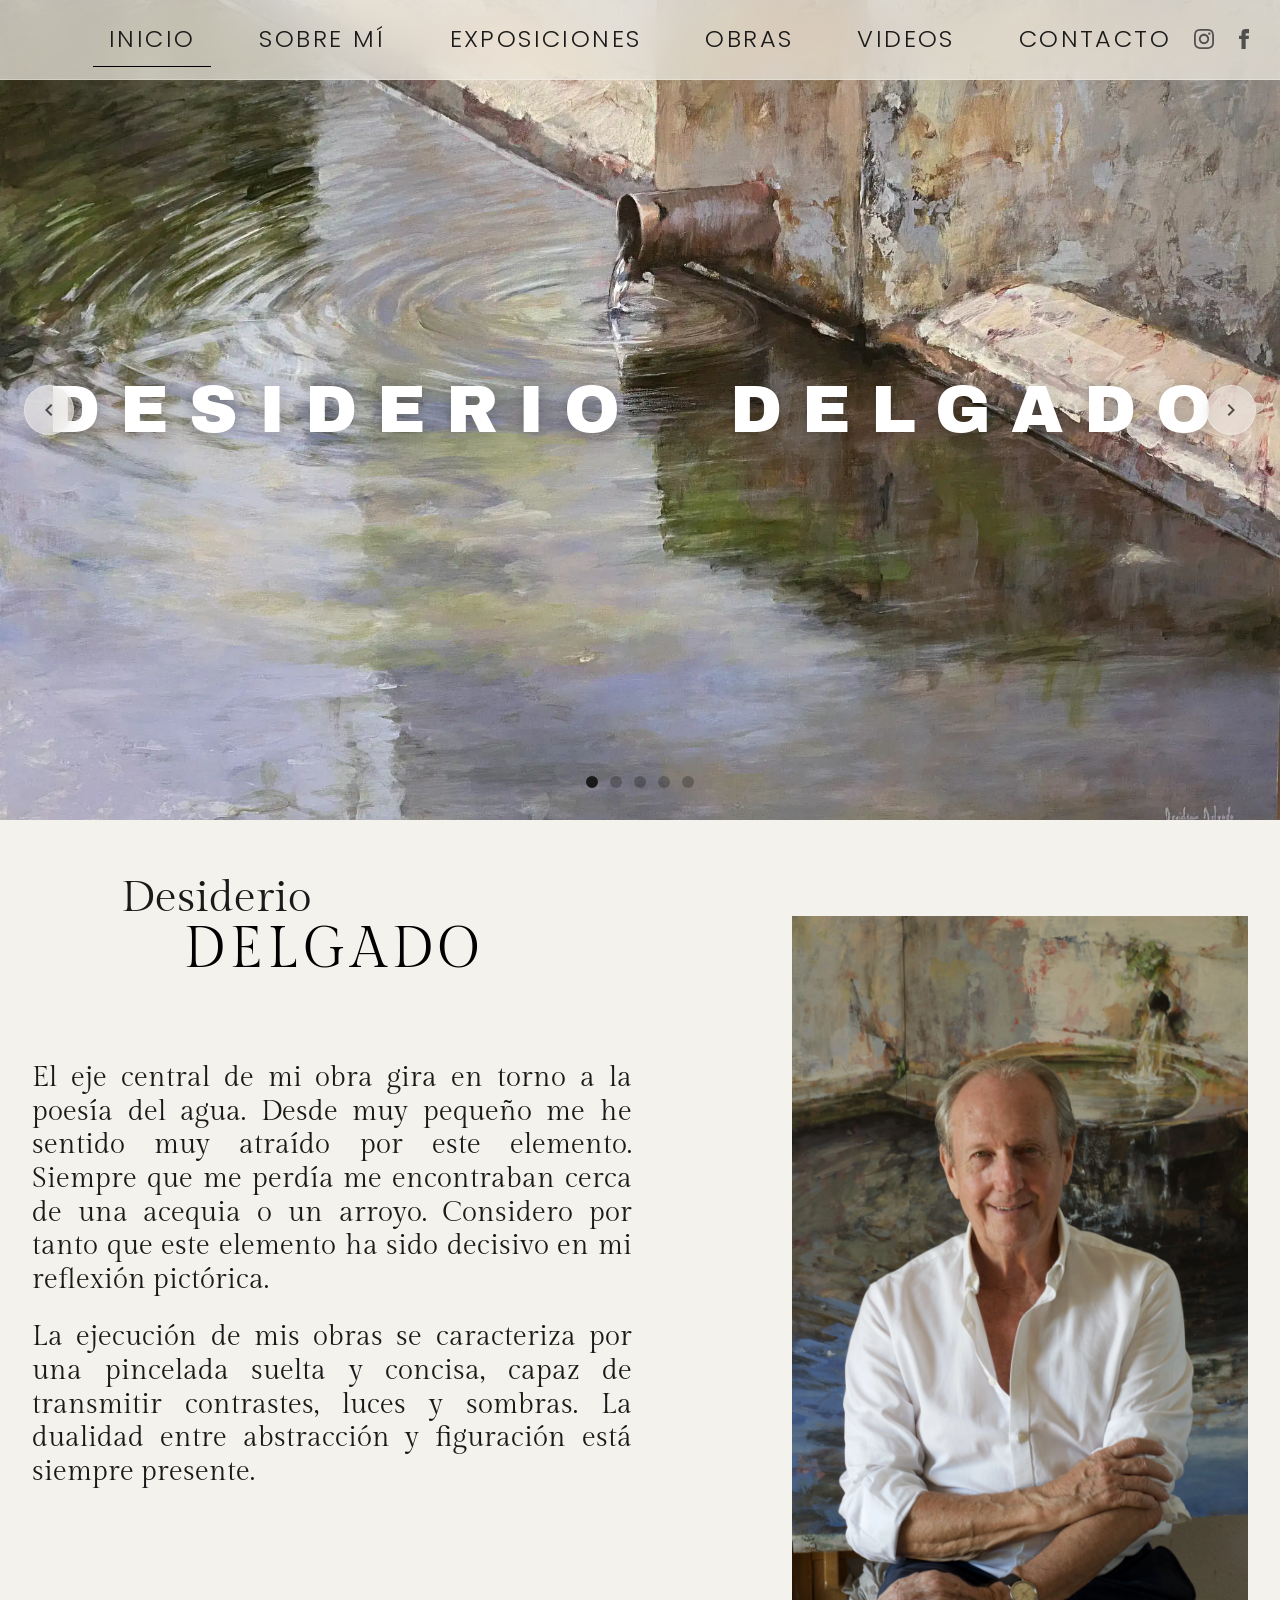
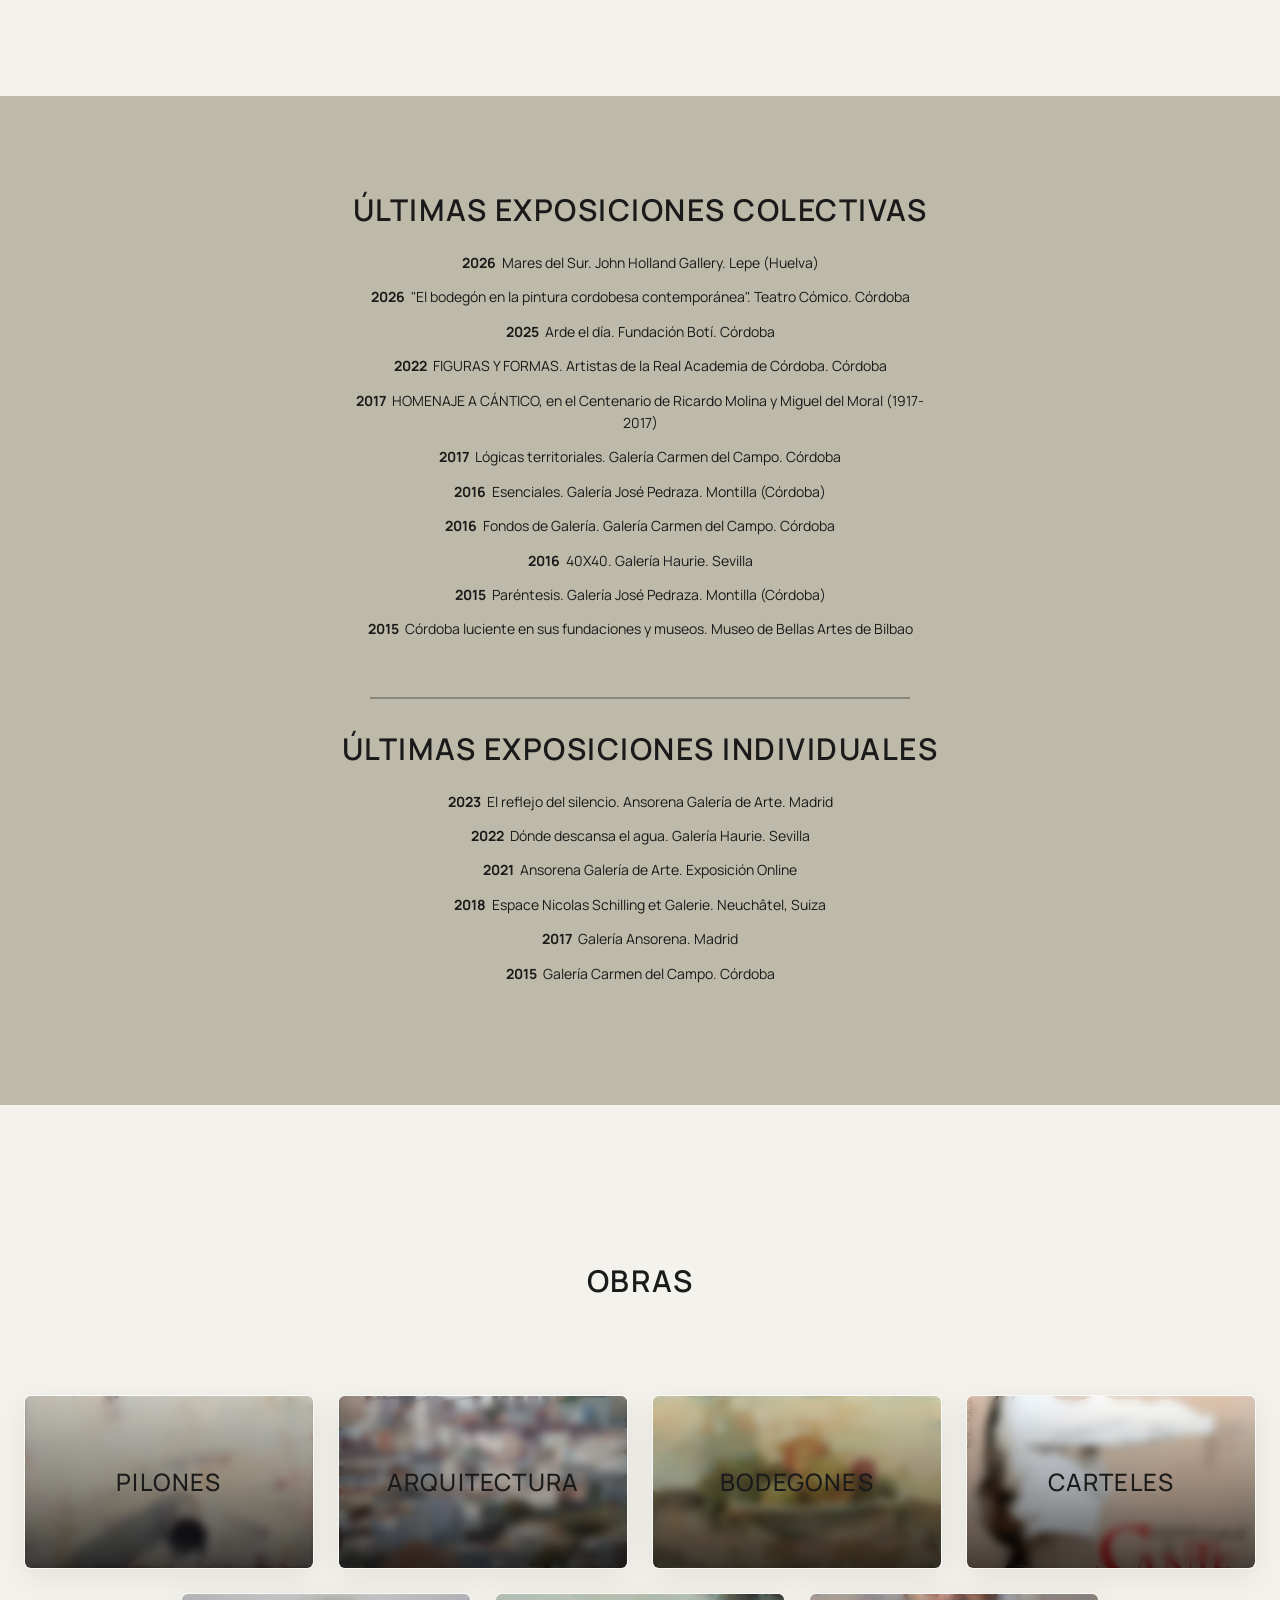
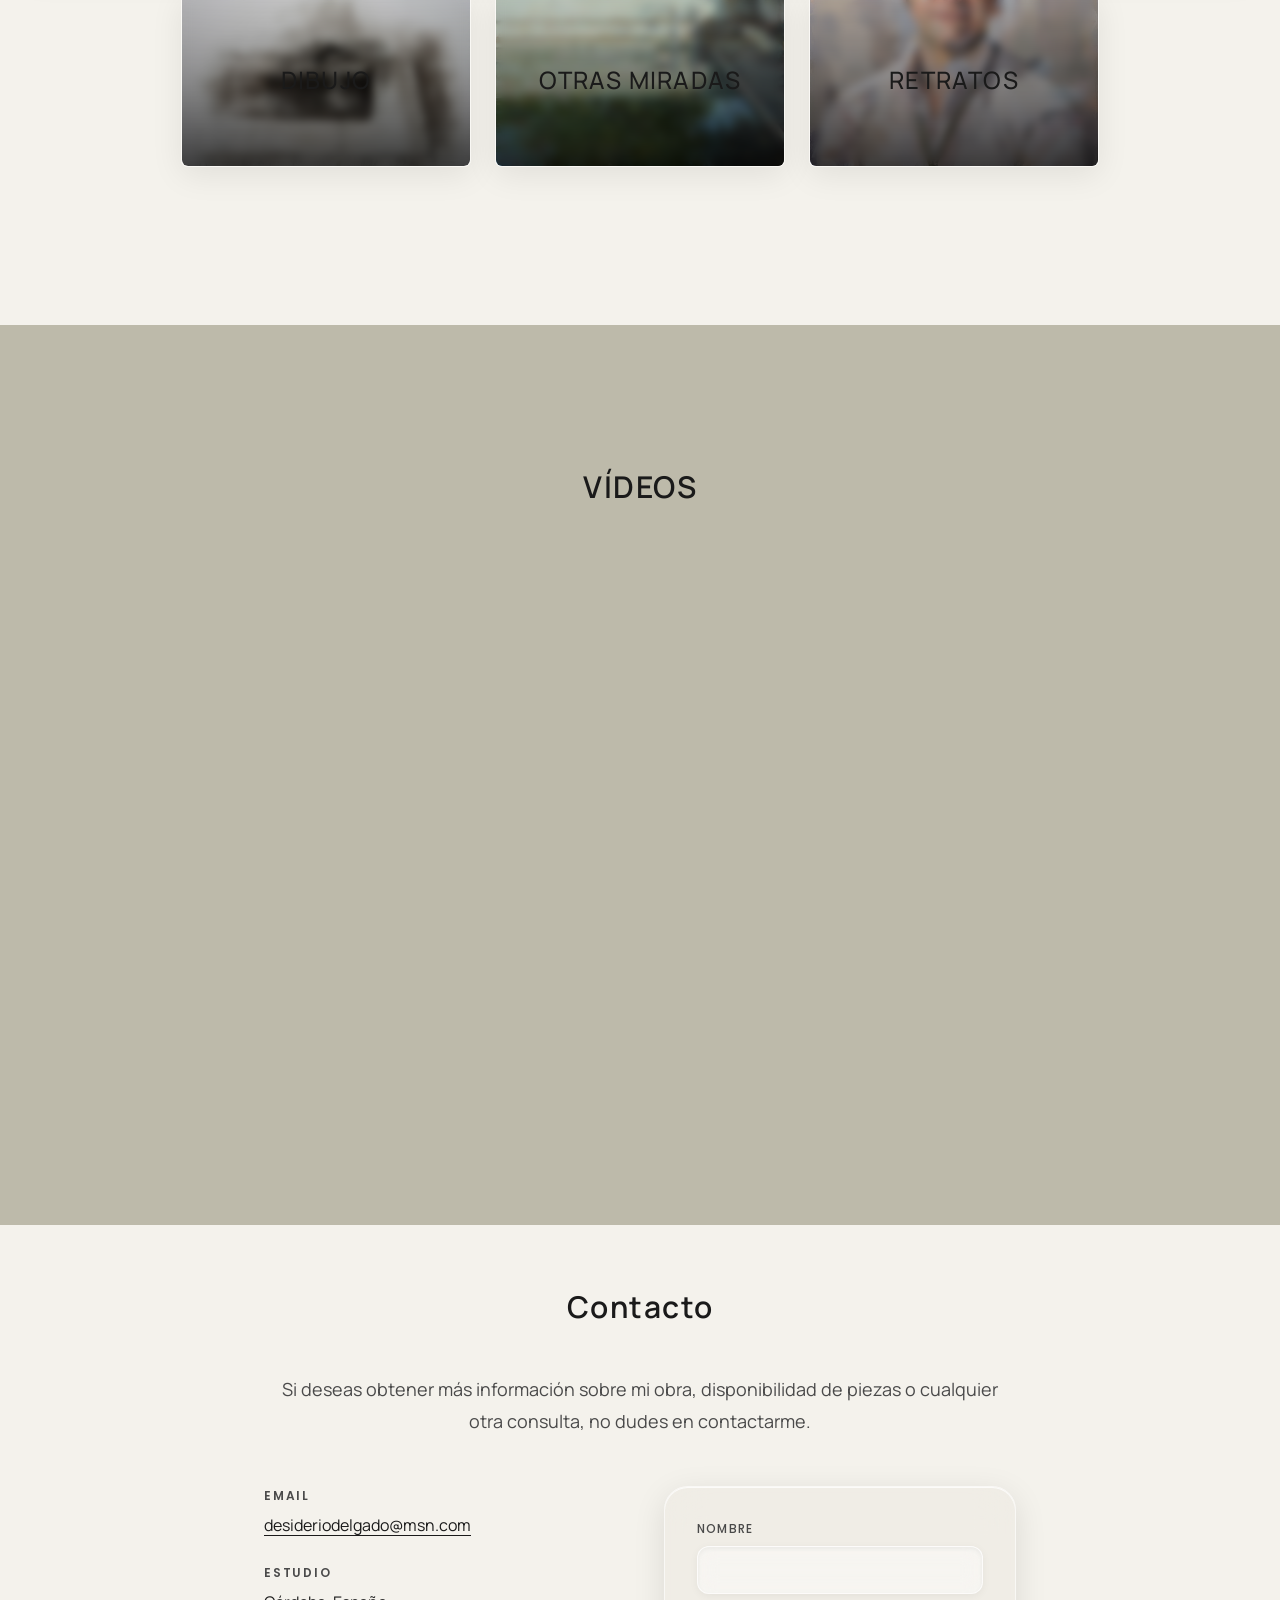
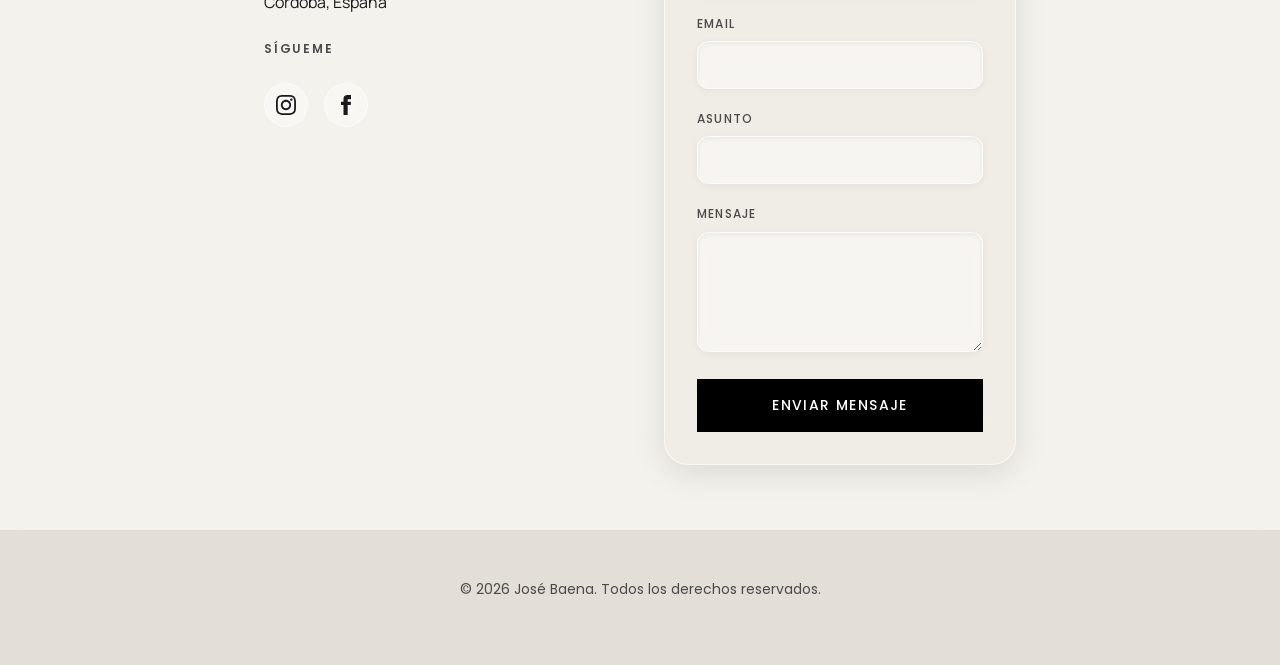
==== commit 14a860bd: "Aumentar tamaño fuente títulos de categoría a 1.5rem" ====
--- a/index.html
+++ b/index.html
@@ -104,20 +104,20 @@
             display: flex;
             align-items: center;
             justify-content: center;
-            background: rgba(255, 255, 255, 0.45);
-            backdrop-filter: blur(2px);
-            -webkit-backdrop-filter: blur(2px);
+            background: rgba(255, 255, 255, 0.65);
+            backdrop-filter: blur(4px);
+            -webkit-backdrop-filter: blur(4px);
             transition: background var(--transition-normal);
         }
 
         .category-card:hover .category-card-overlay {
-            background: rgba(255, 255, 255, 0.55);
+            background: rgba(255, 255, 255, 0.75);
         }
 
         .category-card-title {
             font-family: 'Manrope', sans-serif;
             font-weight: 500;
-            font-size: var(--text-xl);
+            font-size: 1.5rem;
             color: #1a1a1a;
             letter-spacing: 0.05em;
             text-align: center;
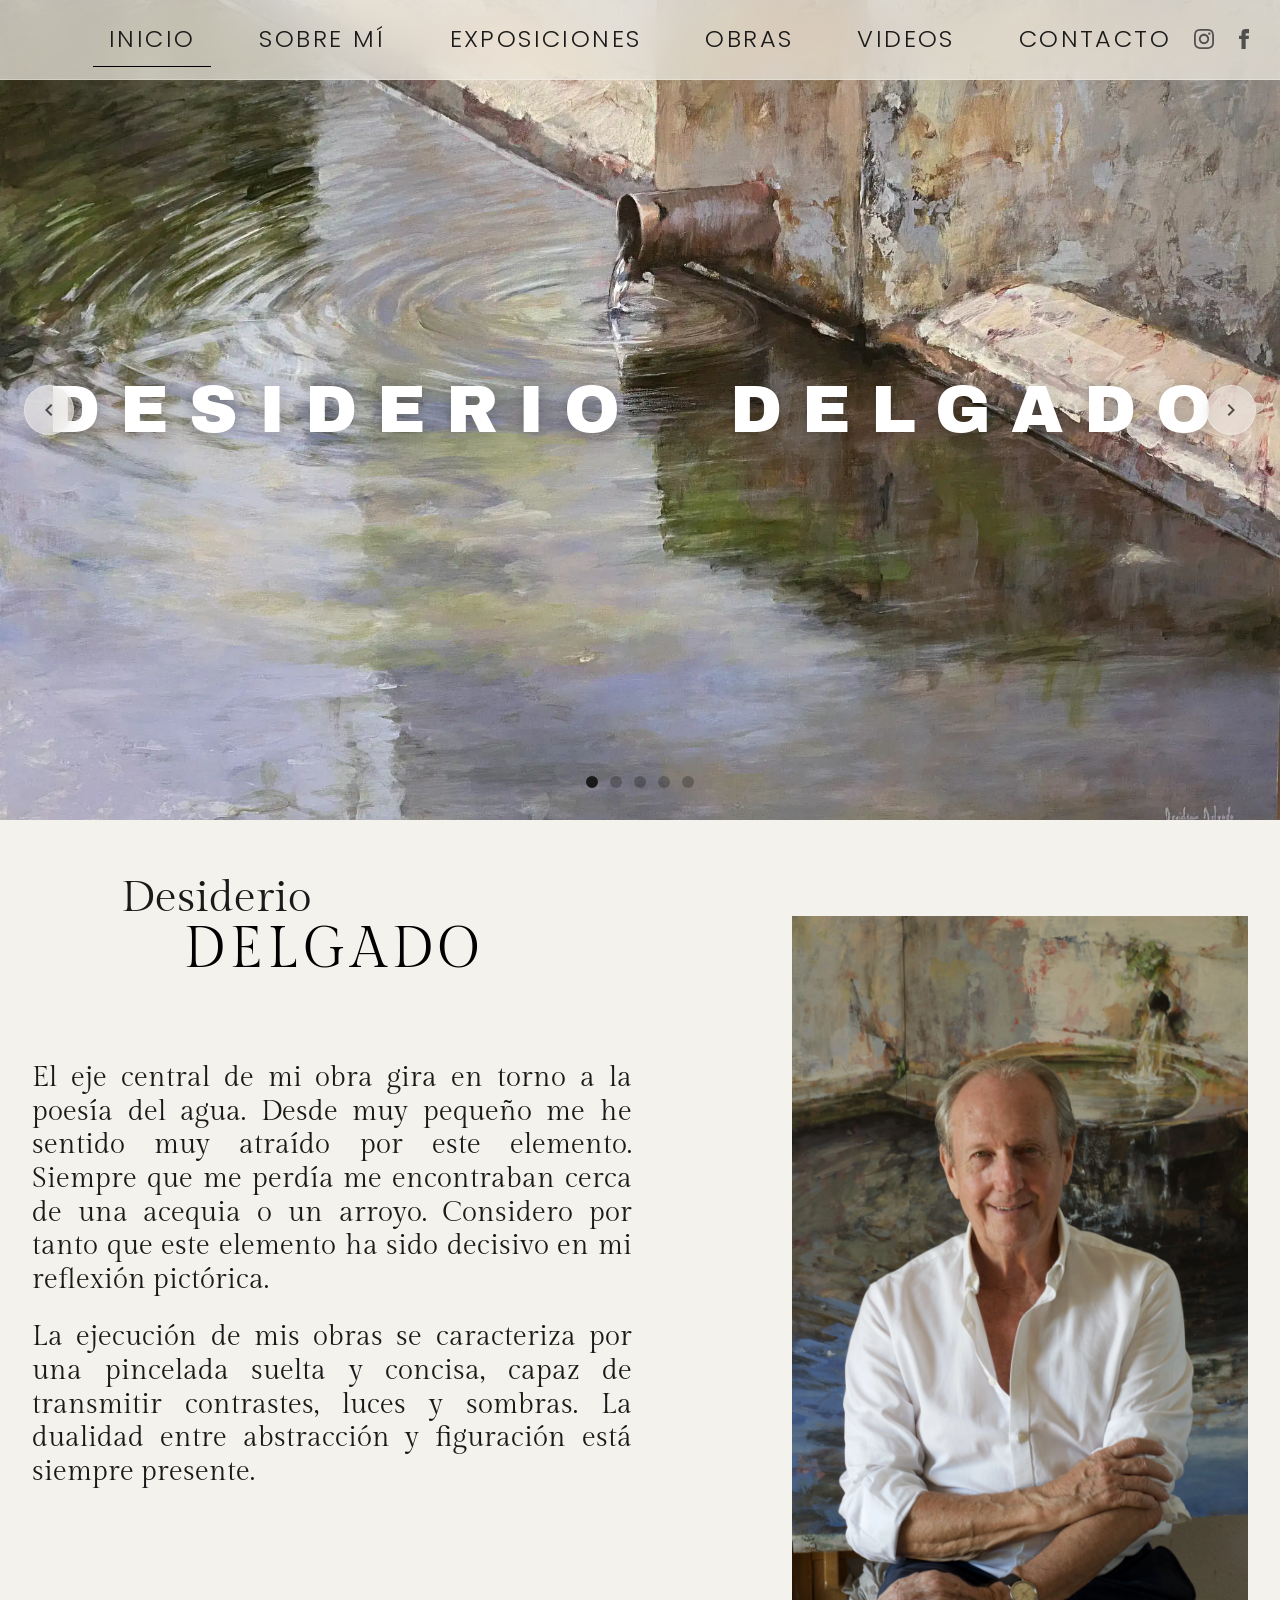
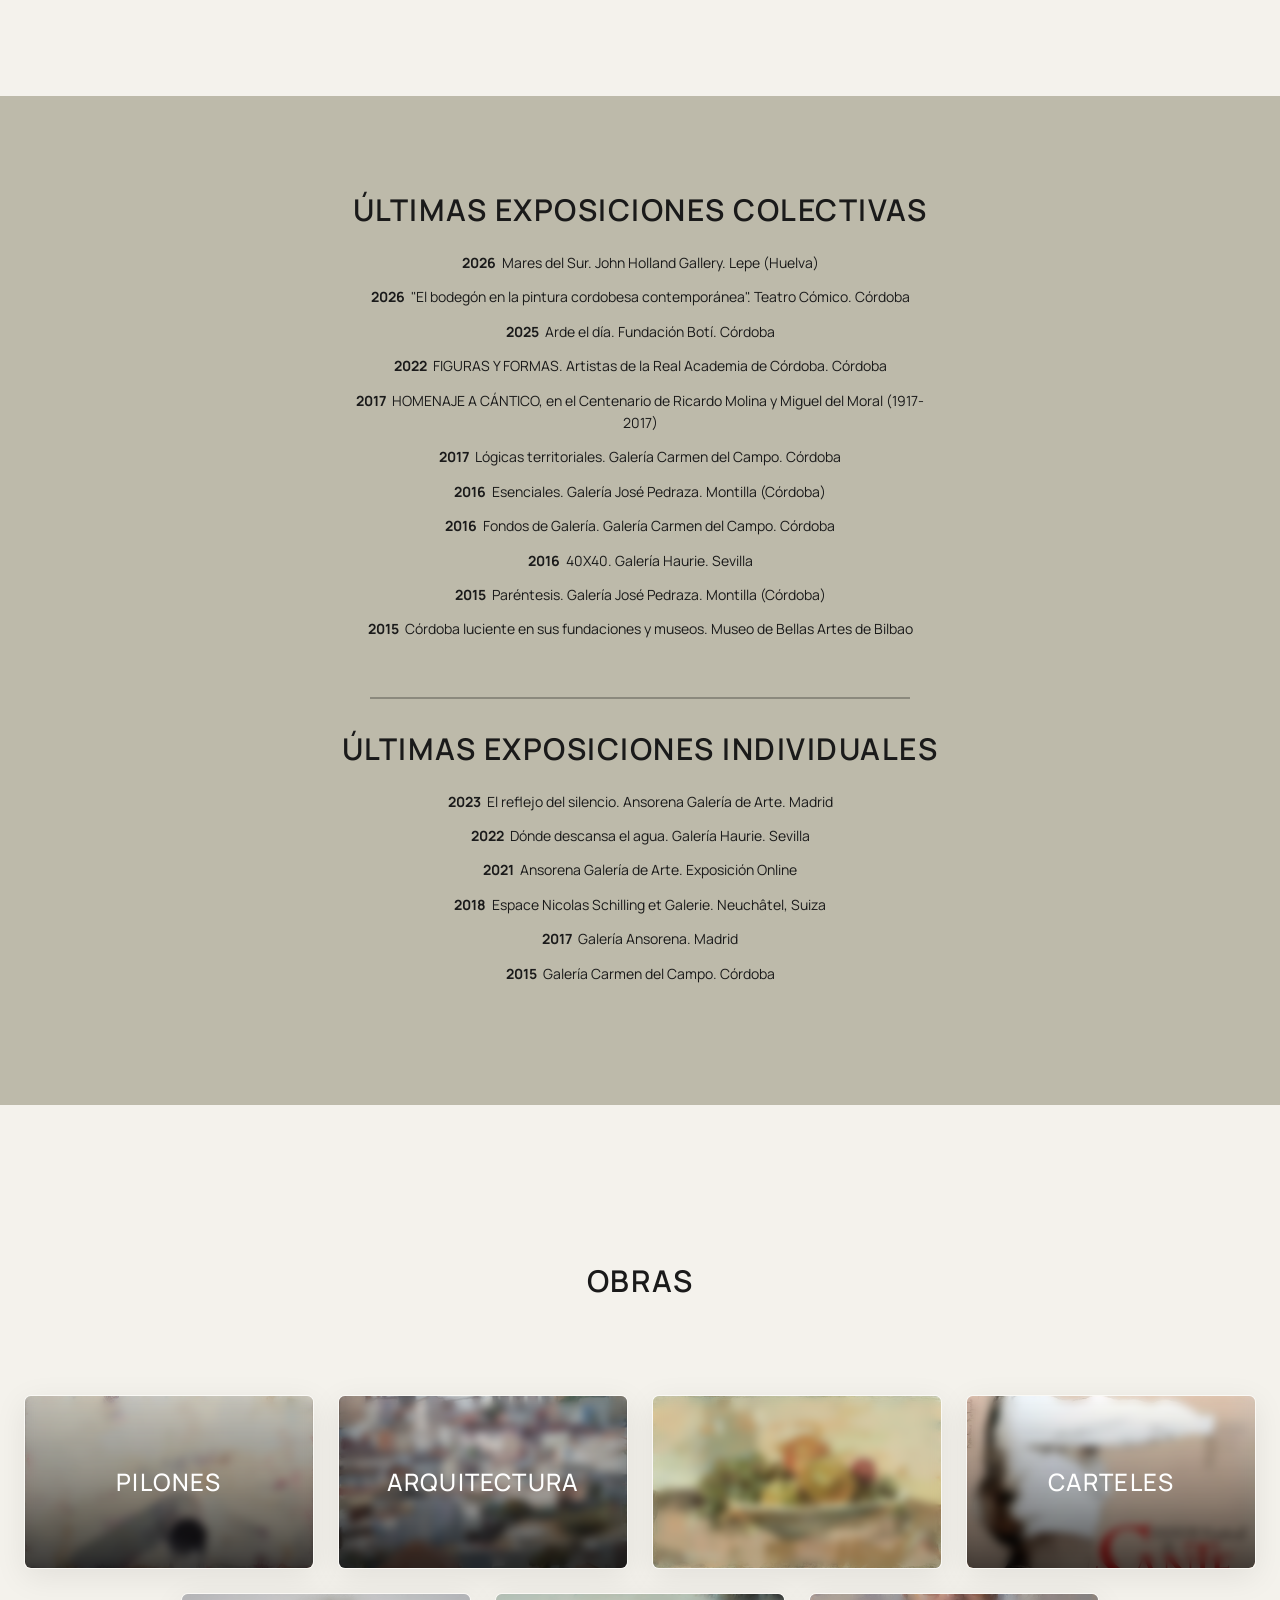
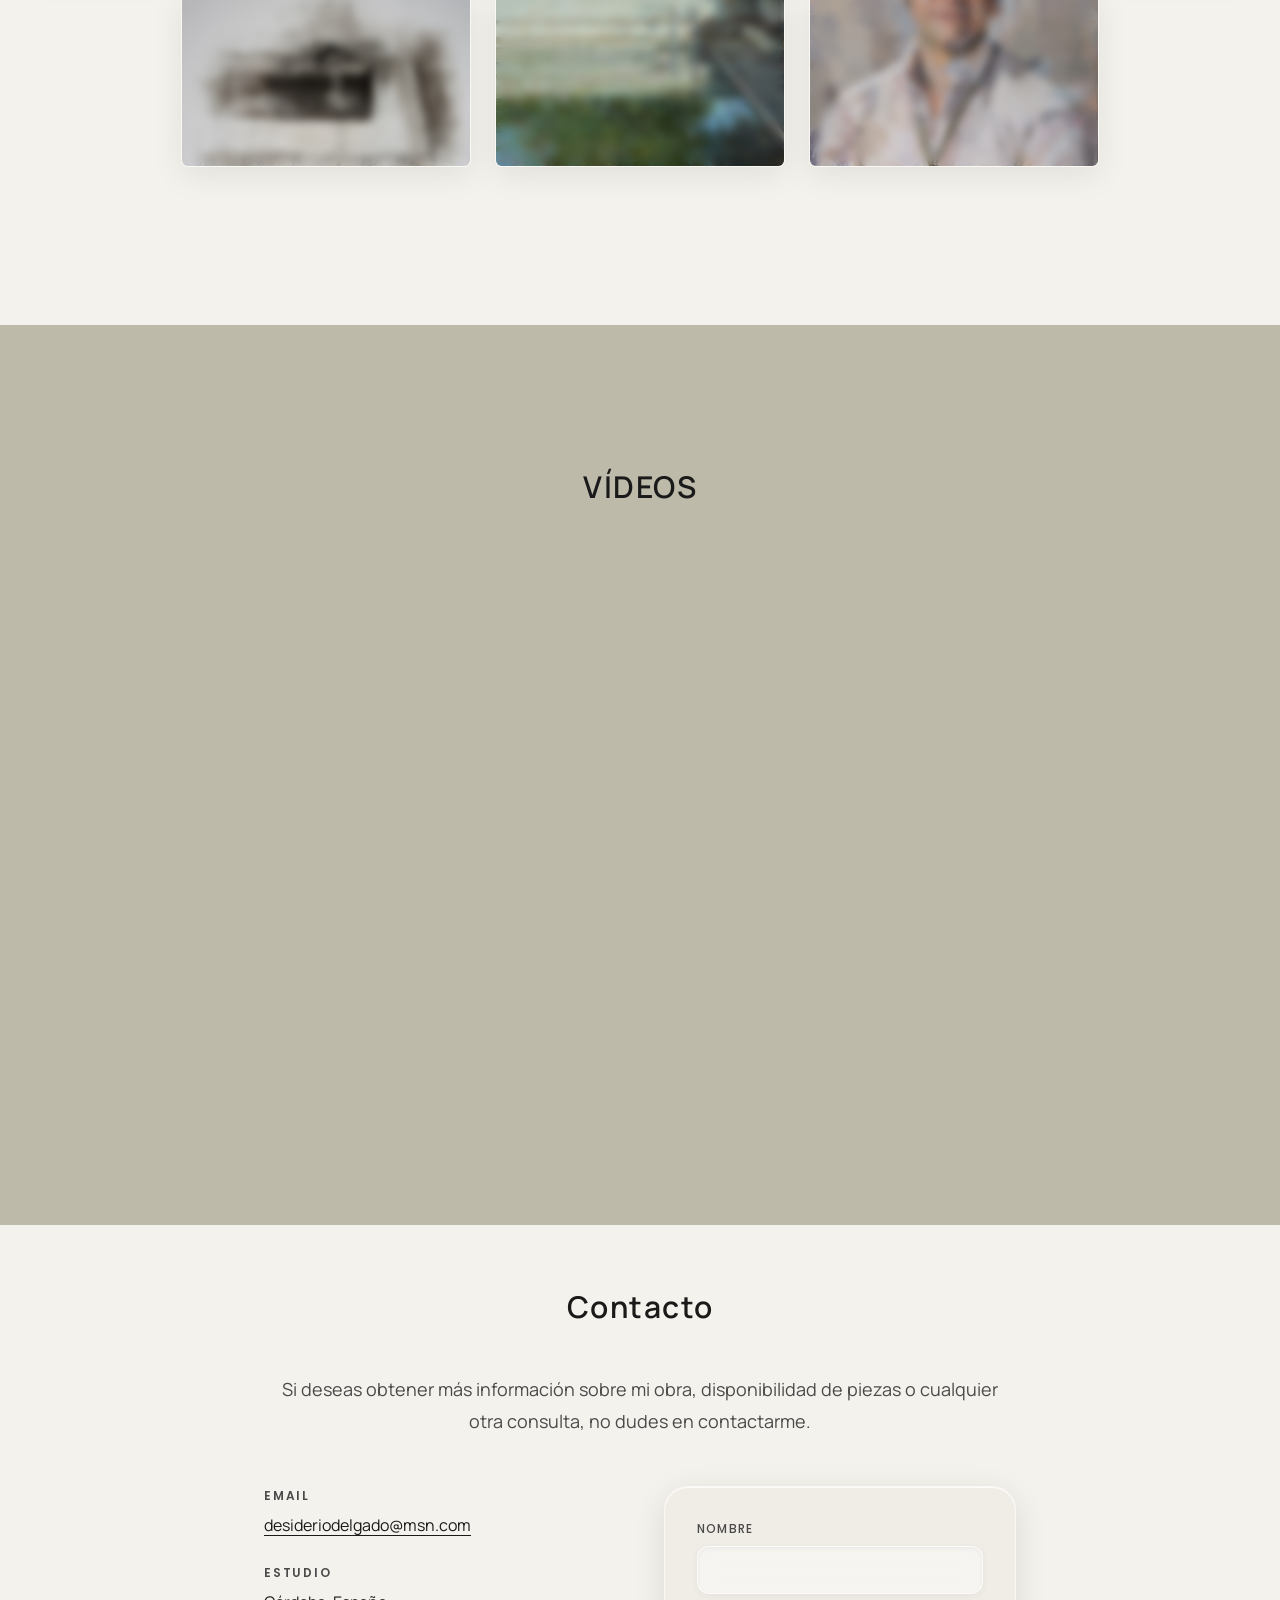
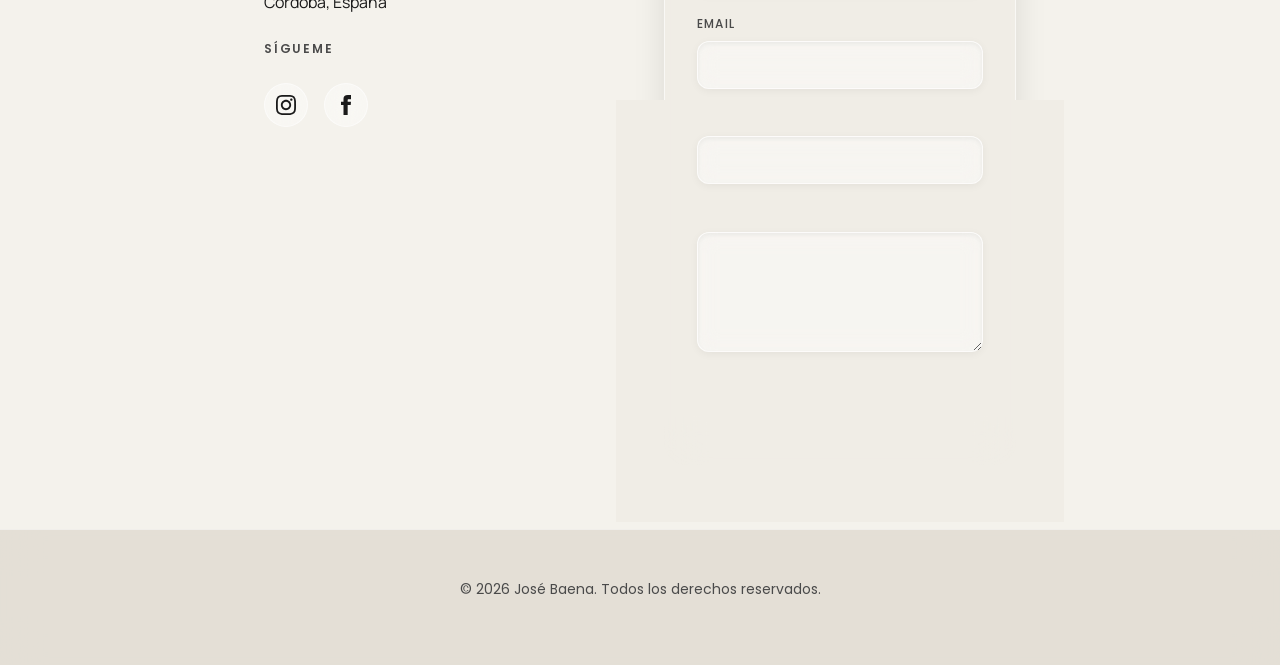
==== commit 3a5d6aec: "Overlay oscuro con texto blanco para mejor contraste en tarjetas de categoría" ====
--- a/index.html
+++ b/index.html
@@ -104,21 +104,21 @@
             display: flex;
             align-items: center;
             justify-content: center;
-            background: rgba(255, 255, 255, 0.65);
-            backdrop-filter: blur(4px);
-            -webkit-backdrop-filter: blur(4px);
+            background: rgba(0, 0, 0, 0.5);
+            backdrop-filter: blur(3px);
+            -webkit-backdrop-filter: blur(3px);
             transition: background var(--transition-normal);
         }
 
         .category-card:hover .category-card-overlay {
-            background: rgba(255, 255, 255, 0.75);
+            background: rgba(0, 0, 0, 0.6);
         }
 
         .category-card-title {
             font-family: 'Manrope', sans-serif;
             font-weight: 500;
             font-size: 1.5rem;
-            color: #1a1a1a;
+            color: #ffffff;
             letter-spacing: 0.05em;
             text-align: center;
             text-transform: uppercase;
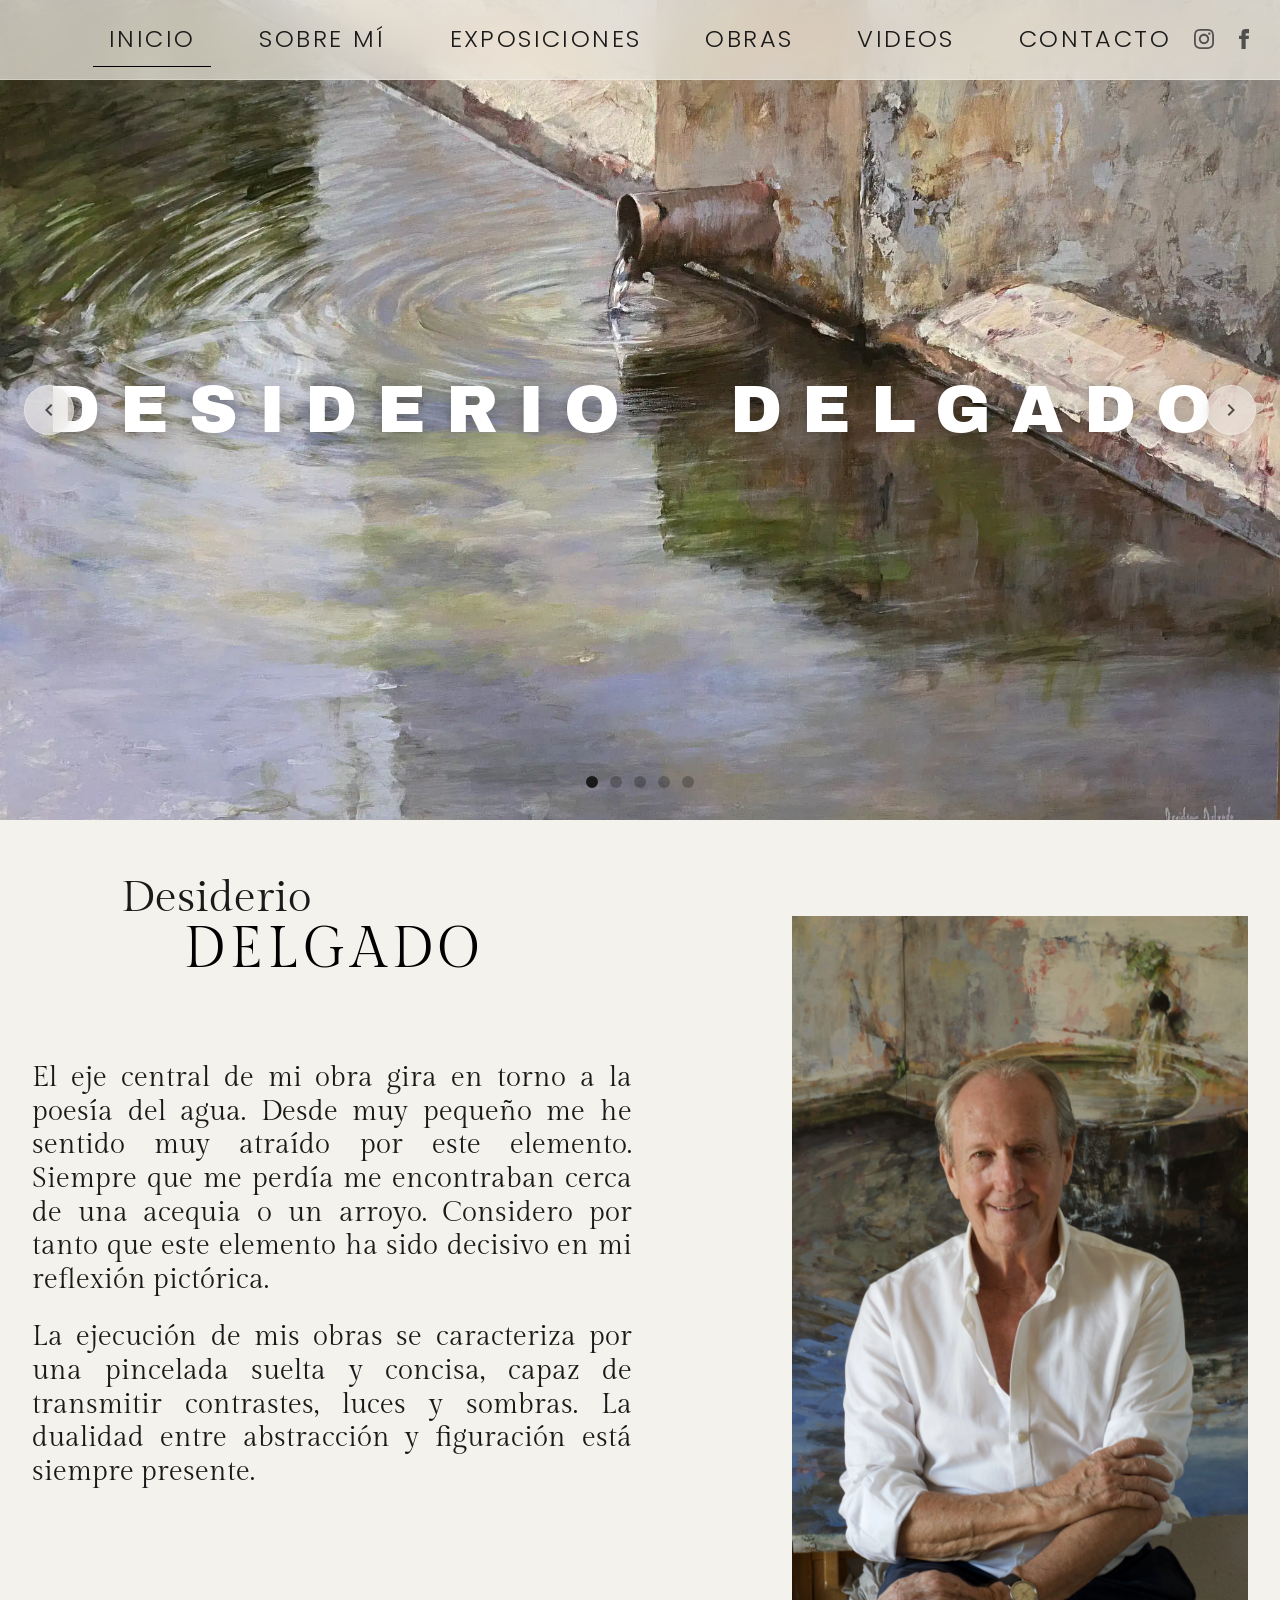
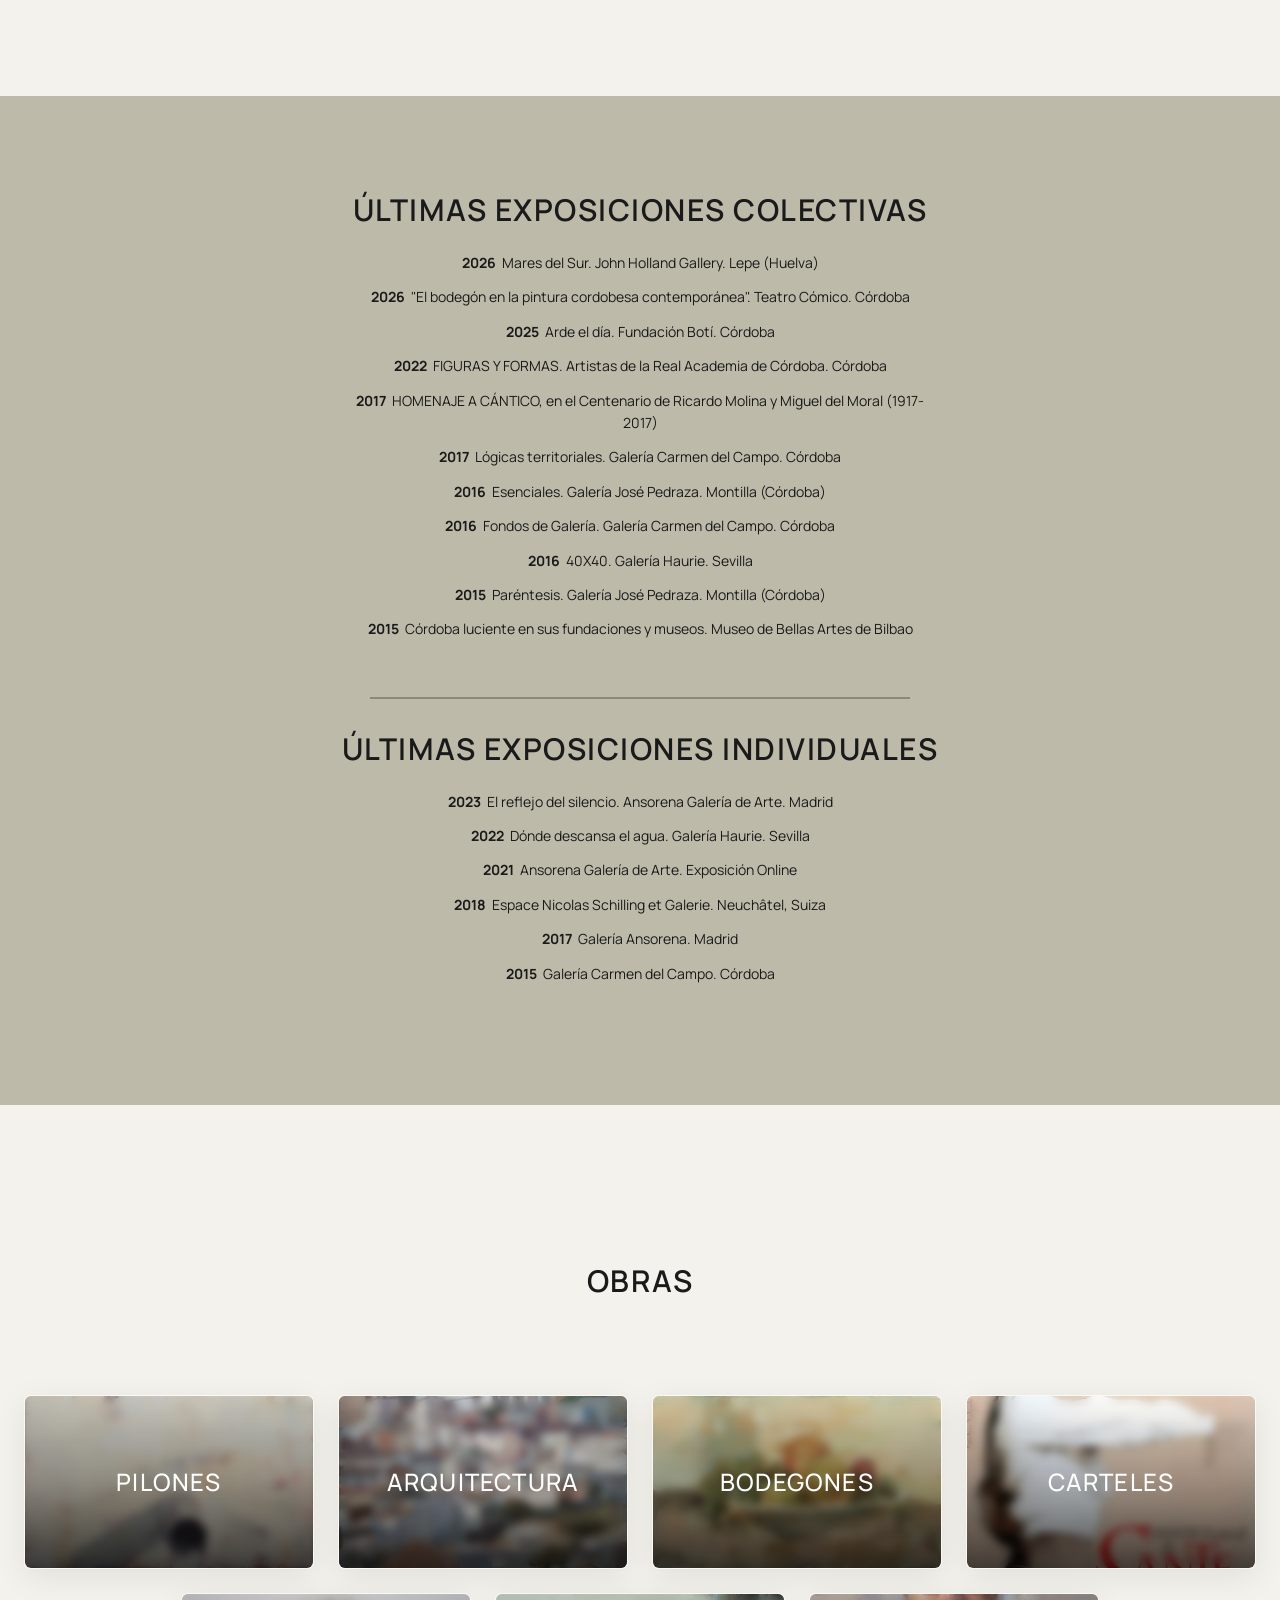
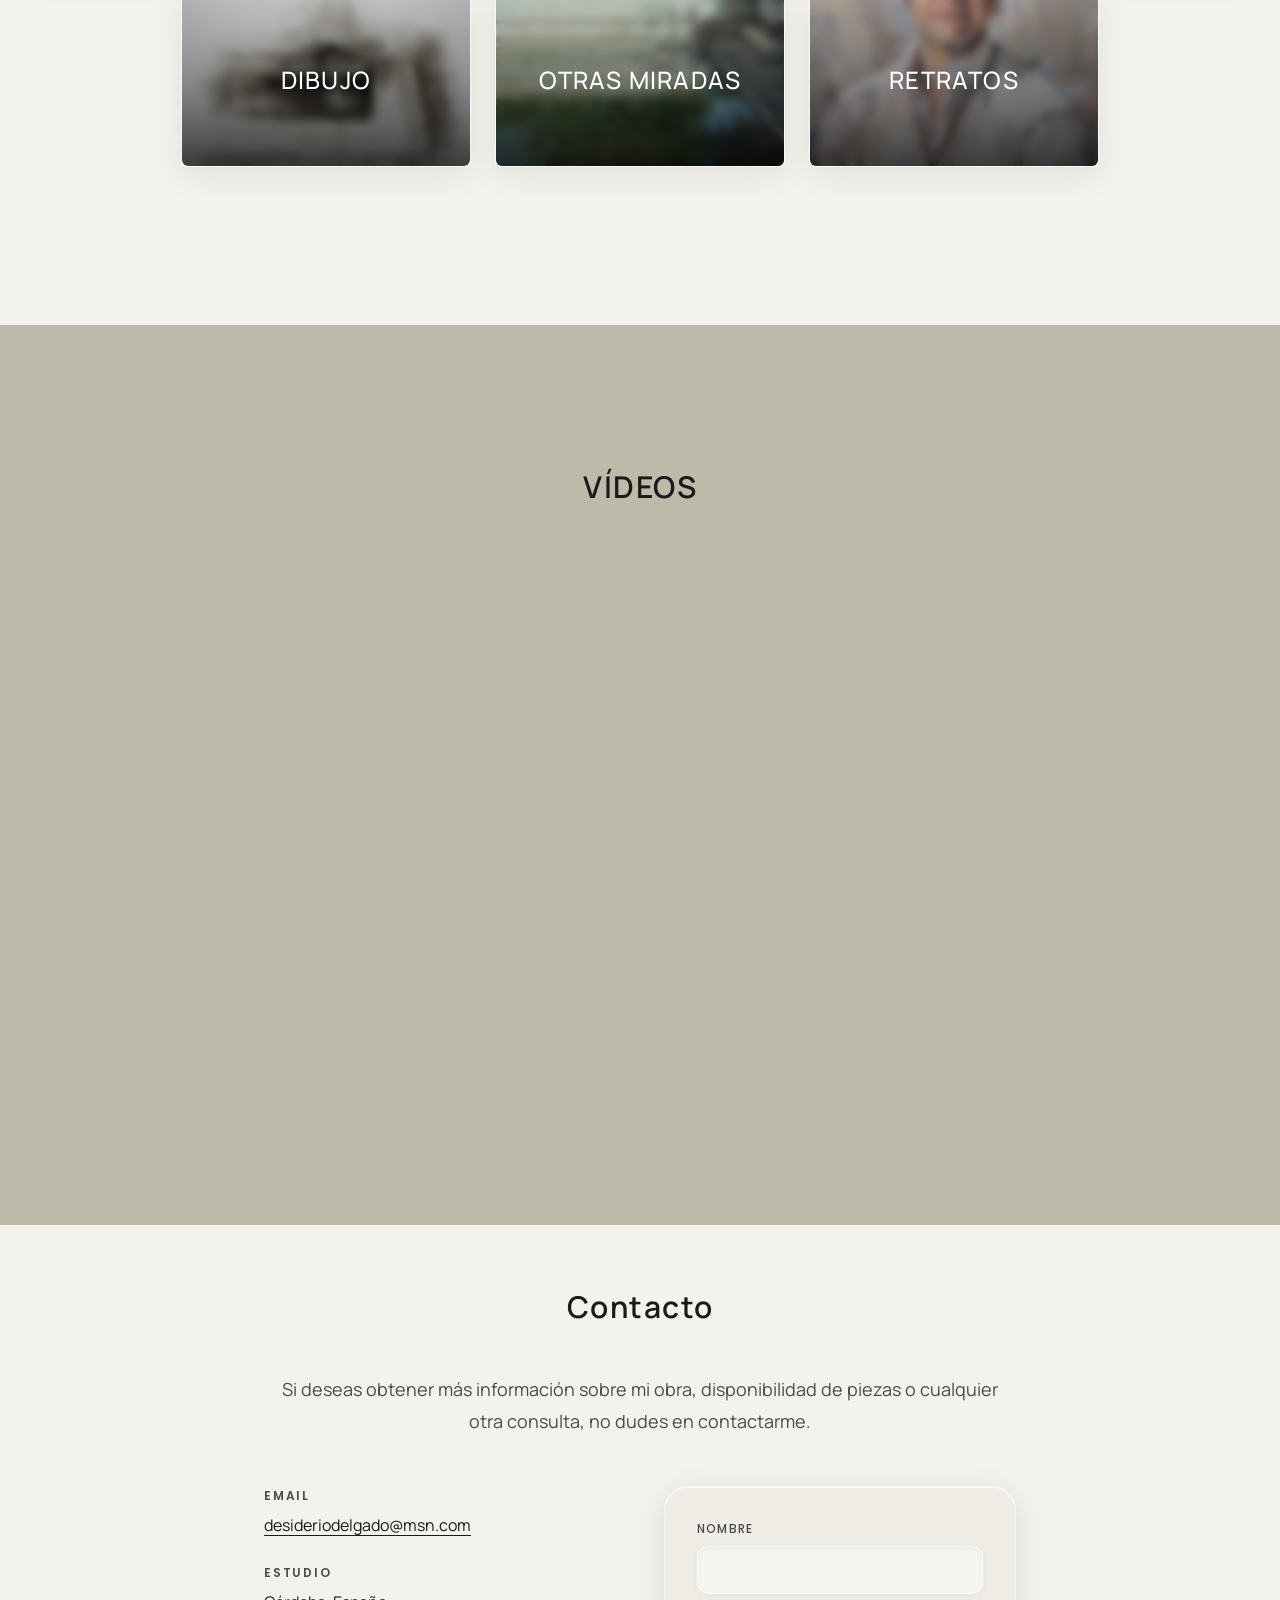
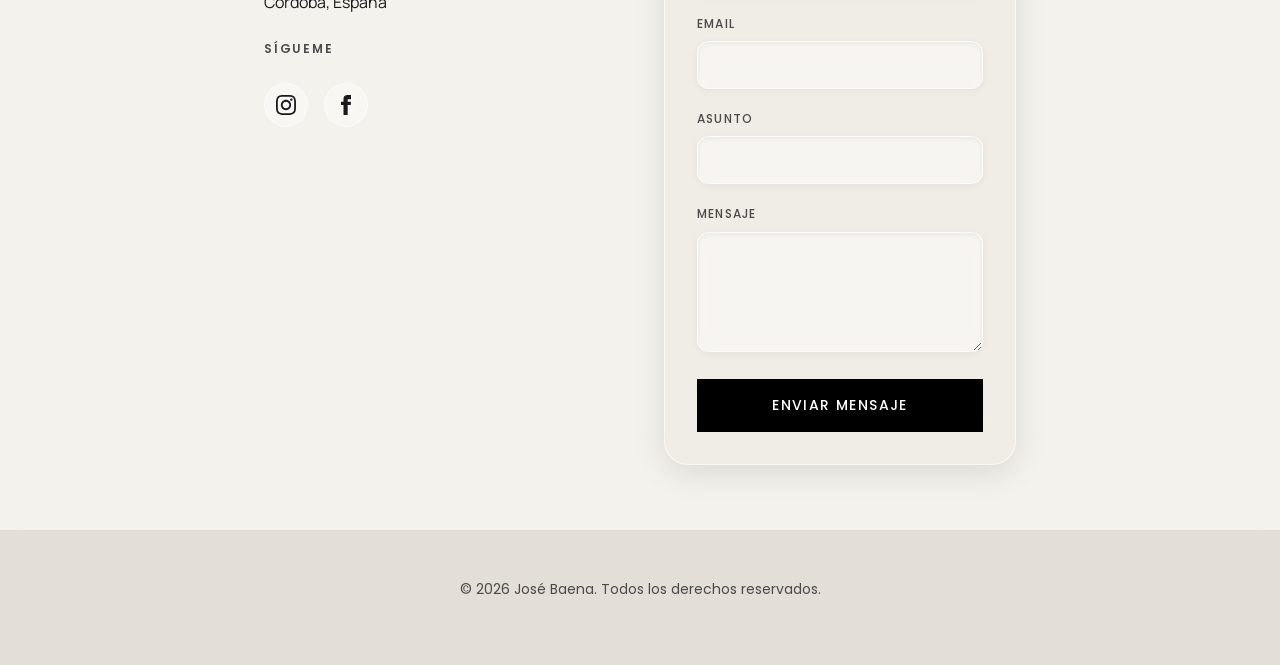
==== commit 3a708e7d: "Overlay más claro y blur más suave en tarjetas de categoría" ====
--- a/index.html
+++ b/index.html
@@ -104,14 +104,14 @@
             display: flex;
             align-items: center;
             justify-content: center;
-            background: rgba(0, 0, 0, 0.5);
-            backdrop-filter: blur(3px);
-            -webkit-backdrop-filter: blur(3px);
+            background: rgba(0, 0, 0, 0.3);
+            backdrop-filter: blur(2px);
+            -webkit-backdrop-filter: blur(2px);
             transition: background var(--transition-normal);
         }
 
         .category-card:hover .category-card-overlay {
-            background: rgba(0, 0, 0, 0.6);
+            background: rgba(0, 0, 0, 0.4);
         }
 
         .category-card-title {
